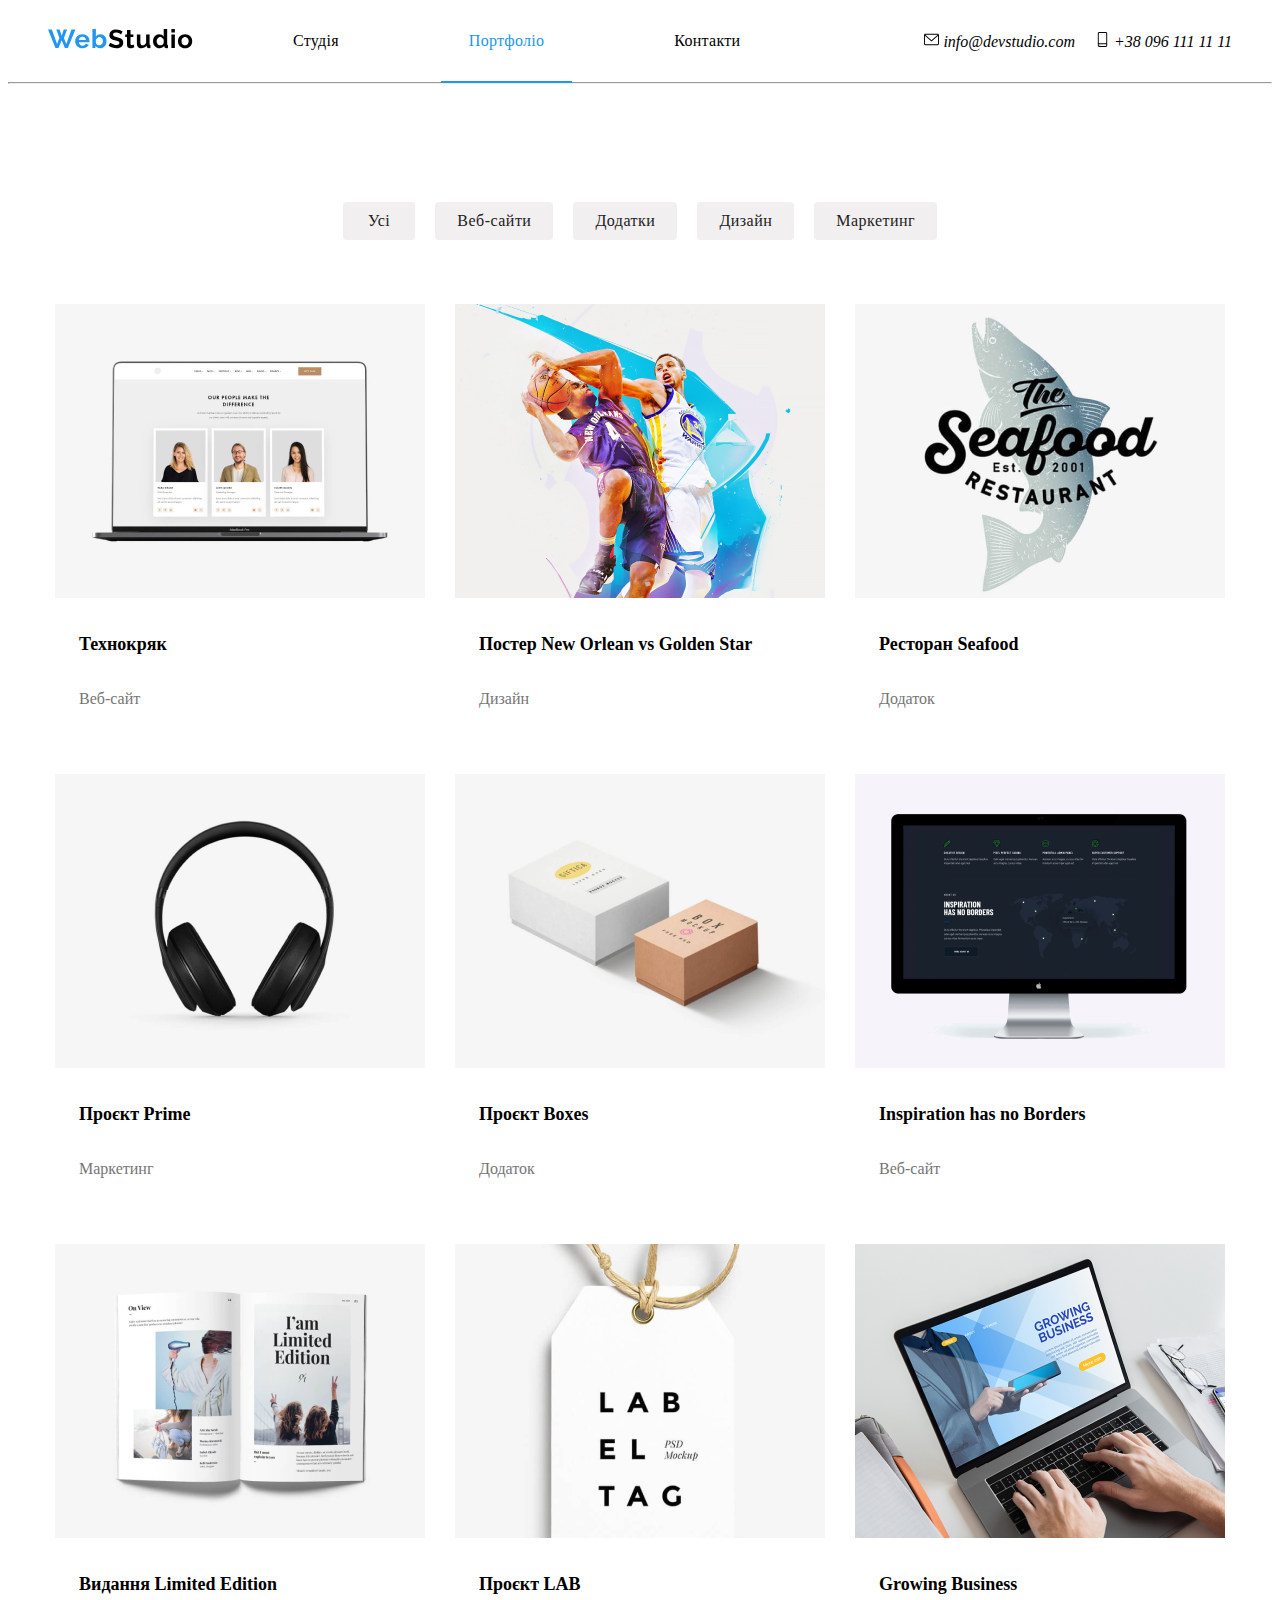
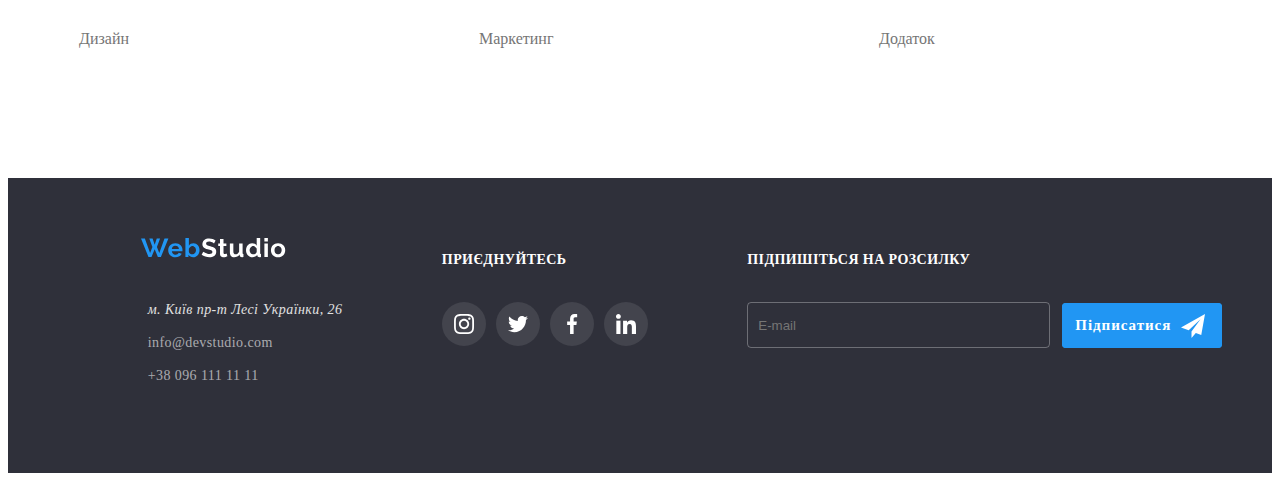
==== portfolio.html @ 0186e570 "web" ====
<!DOCTYPE html>
<html lang="en">
<head>
    <meta charset="UTF-8">
    <meta name="viewport" content="width=device-width, initial-scale=1.0">
    <link rel="stylesheet" href="./src/portfolio-pages/css/normalize.css">
    <link rel="stylesheet" href="./src/portfolio-pages/css/reset.css">
    <link rel="stylesheet" href="./src/portfolio-pages/css/styles.css">
    <title>Document</title>
</head>
<body>
    <header class="header">
        <div class="header__content container">
            <nav class="navigation">
                <a href="#" class="logo">
                    <svg class="webs" width="145" height="20" viewBox="0 0 145 20" fill="none" xmlns="http://www.w3.org/2000/svg">
                        <path d="M8.294 0.592H11.596L13.676 6.702L15.756 0.592H19.084L15.938 8.99L18.278 14.892L23.504 0.539999H27.404L19.89 19H16.874L13.676 11.252L10.478 19H7.462L0 0.539999H3.848L9.1 14.892L11.388 8.99L8.294 0.592ZM34.3793 19.26C33.2873 19.26 32.2993 19.078 31.4153 18.714C30.5313 18.3327 29.7773 17.8213 29.1533 17.18C28.5293 16.5387 28.044 15.7933 27.6973 14.944C27.368 14.0947 27.2033 13.202 27.2033 12.266C27.2033 11.2953 27.368 10.3853 27.6973 9.536C28.0266 8.66933 28.5033 7.91533 29.1273 7.274C29.7513 6.61533 30.5053 6.09533 31.3893 5.714C32.2906 5.33267 33.296 5.142 34.4053 5.142C35.5146 5.142 36.5026 5.33267 37.3693 5.714C38.2533 6.09533 38.9986 6.60667 39.6053 7.248C40.2293 7.88933 40.6973 8.63467 41.0093 9.484C41.3386 10.3333 41.5033 11.2173 41.5033 12.136C41.5033 12.3613 41.4946 12.578 41.4773 12.786C41.4773 12.994 41.46 13.1673 41.4253 13.306H30.8953C30.9473 13.8433 31.0773 14.32 31.2853 14.736C31.4933 15.152 31.762 15.5073 32.0913 15.802C32.4206 16.0967 32.7933 16.322 33.2093 16.478C33.6253 16.634 34.0586 16.712 34.5093 16.712C35.2026 16.712 35.8526 16.5473 36.4593 16.218C37.0833 15.8713 37.508 15.4207 37.7333 14.866L40.7233 15.698C40.2206 16.738 39.4146 17.596 38.3053 18.272C37.2133 18.9307 35.9046 19.26 34.3793 19.26ZM37.9153 11.044C37.8286 10.0213 37.4473 9.20667 36.7713 8.6C36.1126 7.976 35.3066 7.664 34.3533 7.664C33.8853 7.664 33.4433 7.75067 33.0273 7.924C32.6286 8.08 32.2733 8.30533 31.9613 8.6C31.6493 8.89467 31.3893 9.25 31.1813 9.666C30.9906 10.082 30.878 10.5413 30.8433 11.044H37.9153ZM52.1538 19.26C51.1138 19.26 50.1864 19.026 49.3718 18.558C48.5571 18.09 47.9158 17.4487 47.4478 16.634V19H44.4058V0.0199995H47.8898V7.768C48.3751 6.936 49.0078 6.29467 49.7878 5.844C50.5851 5.376 51.5124 5.142 52.5698 5.142C53.4538 5.142 54.2598 5.33267 54.9878 5.714C55.7158 6.09533 56.3398 6.60667 56.8598 7.248C57.3971 7.88933 57.8044 8.64333 58.0818 9.51C58.3764 10.3767 58.5238 11.2867 58.5238 12.24C58.5238 13.228 58.3591 14.1467 58.0298 14.996C57.7178 15.8453 57.2758 16.5907 56.7038 17.232C56.1318 17.856 55.4558 18.35 54.6758 18.714C53.8958 19.078 53.0551 19.26 52.1538 19.26ZM51.1918 16.296C51.7464 16.296 52.2578 16.192 52.7258 15.984C53.1938 15.7587 53.5924 15.464 53.9218 15.1C54.2511 14.736 54.5024 14.3113 54.6758 13.826C54.8664 13.3407 54.9618 12.8207 54.9618 12.266C54.9618 11.7113 54.8751 11.1827 54.7018 10.68C54.5284 10.1773 54.2771 9.73533 53.9478 9.354C53.6358 8.97267 53.2631 8.66933 52.8298 8.444C52.3964 8.21867 51.9198 8.106 51.3998 8.106C50.6198 8.106 49.9178 8.366 49.2938 8.886C48.6871 9.38867 48.2191 10.0127 47.8898 10.758V14.008C48.0111 14.3547 48.1844 14.6667 48.4098 14.944C48.6524 15.2213 48.9211 15.464 49.2158 15.672C49.5104 15.8627 49.8311 16.0187 50.1778 16.14C50.5244 16.244 50.8624 16.296 51.1918 16.296Z" fill="#2196F3"/>
                        <path d="M73.0003 5.376C72.8789 5.25467 72.6536 5.09 72.3243 4.882C72.0123 4.674 71.6223 4.47467 71.1543 4.284C70.7036 4.076 70.2096 3.90267 69.6723 3.764C69.1349 3.62533 68.5889 3.556 68.0343 3.556C67.0463 3.556 66.3096 3.738 65.8243 4.102C65.3389 4.466 65.0963 4.97733 65.0963 5.636C65.0963 6.01733 65.1829 6.338 65.3563 6.598C65.5469 6.84067 65.8156 7.05733 66.1623 7.248C66.5089 7.43867 66.9423 7.612 67.4623 7.768C67.9996 7.924 68.6149 8.08867 69.3083 8.262C70.2096 8.50467 71.0243 8.76467 71.7523 9.042C72.4976 9.31933 73.1216 9.666 73.6243 10.082C74.1443 10.498 74.5429 11.0007 74.8203 11.59C75.0976 12.162 75.2363 12.8727 75.2363 13.722C75.2363 14.71 75.0456 15.5593 74.6643 16.27C74.3003 16.9633 73.7976 17.5267 73.1563 17.96C72.5323 18.3933 71.8043 18.714 70.9723 18.922C70.1576 19.1127 69.2996 19.208 68.3983 19.208C67.0116 19.208 65.6423 19 64.2903 18.584C62.9383 18.168 61.7249 17.5787 60.6503 16.816L62.2363 13.722C62.3923 13.878 62.6696 14.086 63.0683 14.346C63.4843 14.5887 63.9696 14.84 64.5243 15.1C65.0789 15.3427 65.6943 15.5507 66.3703 15.724C67.0463 15.8973 67.7396 15.984 68.4503 15.984C70.4263 15.984 71.4143 15.3513 71.4143 14.086C71.4143 13.6873 71.3016 13.3493 71.0763 13.072C70.8509 12.7947 70.5303 12.552 70.1143 12.344C69.6983 12.136 69.1956 11.9453 68.6063 11.772C68.0169 11.5987 67.3583 11.408 66.6303 11.2C65.7463 10.9573 64.9749 10.6973 64.3163 10.42C63.6749 10.1253 63.1376 9.78733 62.7043 9.406C62.2709 9.00733 61.9416 8.55667 61.7163 8.054C61.5083 7.534 61.4043 6.91867 61.4043 6.208C61.4043 5.272 61.5776 4.44 61.9243 3.712C62.2709 2.984 62.7476 2.37733 63.3543 1.892C63.9783 1.40667 64.6976 1.04267 65.5123 0.799999C66.3269 0.539999 67.2023 0.409999 68.1383 0.409999C69.4383 0.409999 70.6343 0.617999 71.7263 1.034C72.8183 1.43267 73.7716 1.90933 74.5863 2.464L73.0003 5.376ZM86.4013 18.298C85.9333 18.506 85.3613 18.714 84.6853 18.922C84.0093 19.13 83.2986 19.234 82.5533 19.234C82.0679 19.234 81.6086 19.1733 81.1753 19.052C80.7593 18.9307 80.3866 18.74 80.0573 18.48C79.7453 18.2027 79.4939 17.856 79.3033 17.44C79.1126 17.0067 79.0173 16.4867 79.0173 15.88V8.054H77.2233V5.376H79.0173V0.956H82.5013V5.376H85.3613V8.054H82.5013V14.71C82.5013 15.1953 82.6226 15.542 82.8653 15.75C83.1253 15.9407 83.4373 16.036 83.8013 16.036C84.1653 16.036 84.5206 15.9753 84.8673 15.854C85.2139 15.7327 85.4913 15.6287 85.6993 15.542L86.4013 18.298ZM93.1558 19.26C91.7518 19.26 90.6858 18.8093 89.9578 17.908C89.2298 17.0067 88.8658 15.672 88.8658 13.904V5.376H92.3498V13.15C92.3498 15.2473 93.1038 16.296 94.6118 16.296C95.2878 16.296 95.9378 16.0967 96.5618 15.698C97.2031 15.282 97.7231 14.658 98.1218 13.826V5.376H101.606V14.996C101.606 15.36 101.666 15.62 101.788 15.776C101.926 15.932 102.143 16.0187 102.438 16.036V19C102.091 19.0693 101.796 19.1127 101.554 19.13C101.328 19.1473 101.12 19.156 100.93 19.156C100.306 19.156 99.7944 19.0173 99.3958 18.74C99.0144 18.4453 98.7891 18.0467 98.7198 17.544L98.6418 16.452C98.0351 17.388 97.2551 18.09 96.3018 18.558C95.3484 19.026 94.2998 19.26 93.1558 19.26ZM111.49 19.26C110.554 19.26 109.687 19.078 108.89 18.714C108.093 18.35 107.408 17.8473 106.836 17.206C106.264 16.5647 105.813 15.8193 105.484 14.97C105.172 14.1033 105.016 13.176 105.016 12.188C105.016 11.2 105.163 10.2813 105.458 9.432C105.77 8.58267 106.195 7.83733 106.732 7.196C107.269 6.55467 107.911 6.052 108.656 5.688C109.401 5.324 110.216 5.142 111.1 5.142C112.105 5.142 113.007 5.38467 113.804 5.87C114.619 6.35533 115.251 6.988 115.702 7.768V0.0199995H119.186V14.996C119.186 15.36 119.247 15.62 119.368 15.776C119.489 15.932 119.697 16.0187 119.992 16.036V19C119.385 19.1213 118.891 19.182 118.51 19.182C117.886 19.182 117.375 19.026 116.976 18.714C116.577 18.402 116.352 17.9947 116.3 17.492L116.222 16.634C115.719 17.5007 115.035 18.1593 114.168 18.61C113.319 19.0433 112.426 19.26 111.49 19.26ZM112.4 16.296C112.729 16.296 113.067 16.244 113.414 16.14C113.761 16.0187 114.081 15.854 114.376 15.646C114.671 15.438 114.931 15.1953 115.156 14.918C115.399 14.6407 115.581 14.3373 115.702 14.008V10.758C115.563 10.3767 115.364 10.03 115.104 9.718C114.861 9.38867 114.575 9.11133 114.246 8.886C113.934 8.64333 113.596 8.45267 113.232 8.314C112.885 8.17533 112.539 8.106 112.192 8.106C111.672 8.106 111.187 8.21867 110.736 8.444C110.303 8.66933 109.93 8.98133 109.618 9.38C109.306 9.76133 109.063 10.2033 108.89 10.706C108.717 11.2087 108.63 11.7287 108.63 12.266C108.63 12.838 108.725 13.3667 108.916 13.852C109.107 14.3373 109.367 14.762 109.696 15.126C110.025 15.49 110.415 15.776 110.866 15.984C111.334 16.192 111.845 16.296 112.4 16.296ZM123.386 19V5.376H126.87V19H123.386ZM123.386 3.478V0.0199995H126.87V3.478H123.386ZM137.085 19.26C135.975 19.26 134.979 19.0693 134.095 18.688C133.211 18.3067 132.457 17.7953 131.833 17.154C131.226 16.4953 130.758 15.7413 130.429 14.892C130.099 14.0427 129.935 13.15 129.935 12.214C129.935 11.2607 130.099 10.3593 130.429 9.51C130.758 8.66067 131.226 7.91533 131.833 7.274C132.457 6.61533 133.211 6.09533 134.095 5.714C134.979 5.33267 135.975 5.142 137.085 5.142C138.194 5.142 139.182 5.33267 140.049 5.714C140.933 6.09533 141.678 6.61533 142.285 7.274C142.909 7.91533 143.385 8.66067 143.715 9.51C144.044 10.3593 144.209 11.2607 144.209 12.214C144.209 13.15 144.044 14.0427 143.715 14.892C143.385 15.7413 142.917 16.4953 142.311 17.154C141.704 17.7953 140.959 18.3067 140.075 18.688C139.191 19.0693 138.194 19.26 137.085 19.26ZM133.523 12.214C133.523 12.8207 133.609 13.3753 133.783 13.878C133.973 14.3633 134.225 14.788 134.537 15.152C134.866 15.516 135.247 15.802 135.681 16.01C136.114 16.2007 136.582 16.296 137.085 16.296C137.587 16.296 138.055 16.2007 138.489 16.01C138.922 15.802 139.295 15.516 139.607 15.152C139.936 14.788 140.187 14.3547 140.361 13.852C140.551 13.3493 140.647 12.7947 140.647 12.188C140.647 11.5987 140.551 11.0527 140.361 10.55C140.187 10.0473 139.936 9.614 139.607 9.25C139.295 8.886 138.922 8.60867 138.489 8.418C138.055 8.21 137.587 8.106 137.085 8.106C136.582 8.106 136.114 8.21 135.681 8.418C135.247 8.626 134.866 8.912 134.537 9.276C134.225 9.64 133.973 10.0733 133.783 10.576C133.609 11.0787 133.523 11.6247 133.523 12.214Z" fill="black"/>
                    </svg>
                </a>
                <ul class="navigation__list">
                    <li class="navigation__list-item">
                        <a href="./index.html" class="navigation__list-item">Студія</a>
                    </li>
                    <li class="navigation__list-item">
                        <a href="./portfolio.html" class="navigation__list-item active">Портфоліо</a>
                    </li>
                    <li class="navigation__list-item">
                        <a href="#contacts" class="navigation__list-item">Контакти</a>
                    </li>
                </ul>
            </nav>
            <address class="address">
                <a href="mailto:info@devstudio.com" class="address__link">
                    <svg version="1.1" xmlns="http://www.w3.org/2000/svg" width="15" height="15" viewBox="0 0 1365 1024" fill="inherit">
                        <g id="icomoon-ignore"></g>
                        <path d="M1237.333 0h-1109.333c-70.571 0-128 57.429-128 128v768c0 70.571 57.429 128 128 128h1109.333c70.571 0 128-57.429 128-128v-768c0-70.571-57.429-128-128-128zM1237.333 85.333c5.803 0 11.349 1.195 16.384 3.328l-571.051 494.933-571.051-494.933c4.836-2.091 10.465-3.313 16.378-3.328h1109.339zM1237.333 938.667h-1109.333c-23.564 0-42.667-19.103-42.667-42.667v0-717.227l569.344 493.483c7.448 6.5 17.256 10.464 27.989 10.464s20.541-3.963 28.040-10.507l-0.051 0.043 569.344-493.483v717.227c0 23.564-19.103 42.667-42.667 42.667v0z"></path>
                    </svg>                                
                    info@devstudio.com
                </a>
                <a href="tel:+380961111111" class="address__link">
                    <svg version="1.1" xmlns="http://www.w3.org/2000/svg" width="15" height="15" viewBox="0 0 640 1024" fill="inherit">
                        <g id="icomoon-ignore"></g>
                        <path fill="inherit" d="M544 0h-448c-52.928 0-96 43.072-96 96v832c0 52.928 43.072 96 96 96h448c52.928 0 96-43.072 96-96v-832c0-52.928-43.072-96-96-96zM96 64h448c17.673 0 32 14.327 32 32v0 672h-512v-672c0-17.673 14.327-32 32-32v0zM544 960h-448c-17.673 0-32-14.327-32-32v0-96h512v96c0 17.673-14.327 32-32 32v0z"></path>
                        <path fill="#757575" d="M150.656 879.296c5.767 5.232 9.374 12.755 9.374 21.12s-3.607 15.888-9.35 21.099l-0.024 0.021c-5.952 5.449-13.914 8.787-22.656 8.787s-16.704-3.339-22.681-8.81l0.025 0.023c-5.767-5.232-9.374-12.755-9.374-21.12s3.607-15.888 9.35-21.099l0.024-0.021c5.952-5.449 13.914-8.787 22.656-8.787s16.704 3.339 22.681 8.81l-0.025-0.023z"></path>
                    </svg>
                    +38 096 111 11 11
                </a>
            </address>
        </div>
    </header>
    <hr>
    <main>
        <section class="page">
            <div class="page__content container">
                <div class="page__navigation">
                    <a href="#" class="page__navigation-link">
                        <p class="page__navigation-text-one">
                            Усі
                        </p>
                    </a>
                    <a href="#website" class="page__navigation-link">
                        <p class="page__navigation-text-two">
                            Веб-сайти
                        </p>
                    </a>
                    <a href="#addition" class="page__navigation-link">
                        <p class="page__navigation-text-three">
                            Додатки
                        </p>
                    </a>
                    <a href="#design" class="page__navigation-link">
                        <p class="page__navigation-text-four">
                            Дизайн
                        </p>
                    </a>
                    <a href="#marketing" class="page__navigation-link">
                        <p class="page__navigation-text-five">
                            Маркетинг
                        </p>
                    </a>
                </div>
                <div class="caption">
                    <div class="caption__block-one">
                        <div class="product" id="website">
                            <div class="product__photo">
                                <img src="./src/portfolio-pages/image/chapter-one/img.png" alt="ups" class="photo1">
                                <p class="product__photo-text">
                                    Ресурс пропонує комплексні <br>
                                    пропозиції з різним рівнем <br> 
                                    функціоналу та сервісів. Все це <br>
                                    дозволить відвідувачу отримати <br>
                                    вичерпні відомості про компанію <br>
                                    чи приватну особу.
                                </p>
                            </div>
                            <div class="product__texts">
                                <h1 class="product__title">
                                    Технокряк
                                </h1>
                                <p class="product__text">
                                    Веб-сайт
                                </p>
                            </div>
                        </div>
                        <div class="product">
                            <div class="product__photo">
                                <img src="./src/portfolio-pages/image/chapter-one/img (1).png" alt="ups" class="photo1">
                                <p class="product__photo-text">
                                    Ресурс пропонує комплексні <br>
                                    пропозиції з різним рівнем <br> 
                                    функціоналу та сервісів. Все це <br>
                                    дозволить відвідувачу отримати <br>
                                    вичерпні відомості про компанію <br>
                                    чи приватну особу.
                                </p>
                            </div>
                            <div class="product__texts">
                                <h1 class="product__title">
                                    Постер New Orlean vs Golden Star
                                </h1>
                                <p class="product__text">
                                    Дизайн
                                </p>
                            </div>
                        </div>
                        <div class="product">
                            <div class="product__photo">
                                <img src="./src/portfolio-pages/image/chapter-one/img (2).png" alt="ups" class="photo1">
                                <p class="product__photo-text">
                                    Ресурс пропонує комплексні <br>
                                    пропозиції з різним рівнем <br> 
                                    функціоналу та сервісів. Все це <br>
                                    дозволить відвідувачу отримати <br>
                                    вичерпні відомості про компанію <br>
                                    чи приватну особу.
                                </p>
                            </div>
                            <div class="product__texts">
                                <h1 class="product__title">
                                    Ресторан Seafood
                                </h1>
                                <p class="product__text">
                                    Додаток
                                </p>
                            </div>
                        </div>
                    </div>
                    <div class="caption__block-two">
                        <div class="product" id="marketing">
                            <div class="product__photo">
                                <img src="./src/portfolio-pages/image/chapter-one/img (3).png" alt="ups" class="photo1">
                                <p class="product__photo-text">
                                    Ресурс пропонує комплексні <br>
                                    пропозиції з різним рівнем <br> 
                                    функціоналу та сервісів. Все це <br>
                                    дозволить відвідувачу отримати <br>
                                    вичерпні відомості про компанію <br>
                                    чи приватну особу.
                                </p>
                            </div>
                            <div class="product__texts">
                                <h1 class="product__title">
                                    Проєкт Prime
                                </h1>
                                <p class="product__text">
                                    Маркетинг
                                </p>
                            </div>
                        </div>
                        <div class="product" id="addition">
                            <div class="product__photo">
                                <img src="./src/portfolio-pages/image/chapter-one/img (4).png" alt="ups" class="photo1">
                                <p class="product__photo-text">
                                    Ресурс пропонує комплексні <br>
                                    пропозиції з різним рівнем <br> 
                                    функціоналу та сервісів. Все це <br>
                                    дозволить відвідувачу отримати <br>
                                    вичерпні відомості про компанію <br>
                                    чи приватну особу.
                                </p>
                            </div>
                            <div class="product__texts">
                                <h1 class="product__title">
                                    Проєкт Boxes
                                </h1>
                                <p class="product__text">
                                    Додаток
                                </p>
                            </div>
                        </div>
                        <div class="product">
                            <div class="product__photo">
                                <img src="./src/portfolio-pages/image/chapter-one/img (5).png" alt="ups" class="photo1">
                                <p class="product__photo-text">
                                    Ресурс пропонує комплексні <br>
                                    пропозиції з різним рівнем <br> 
                                    функціоналу та сервісів. Все це <br>
                                    дозволить відвідувачу отримати <br>
                                    вичерпні відомості про компанію <br>
                                    чи приватну особу.
                                </p>
                            </div>
                            <div class="product__texts">
                                <h1 class="product__title">
                                    Inspiration has no Borders
                                </h1>
                                <p class="product__text">
                                    Веб-сайт
                                </p>
                            </div>
                        </div>
                    </div>
                    <div class="caption__block-three">
                        <div class="product" id="design">
                            <div class="product__photo">
                                <img src="./src/portfolio-pages/image/chapter-one/img (6).png" alt="ups" class="photo1">
                                <p class="product__photo-text">
                                    Ресурс пропонує комплексні <br>
                                    пропозиції з різним рівнем <br> 
                                    функціоналу та сервісів. Все це <br>
                                    дозволить відвідувачу отримати <br>
                                    вичерпні відомості про компанію <br>
                                    чи приватну особу.
                                </p>
                            </div>
                            <div class="product__texts">
                                <h1 class="product__title">
                                    Видання Limited Edition
                                </h1>
                                <p class="product__text">
                                    Дизайн
                                </p>
                            </div>
                        </div>
                        <div class="product">
                            <div class="product__photo">
                                <img src="./src/portfolio-pages/image/chapter-one/img (7).png" alt="ups" class="photo1">
                                <p class="product__photo-text">
                                    Ресурс пропонує комплексні <br>
                                    пропозиції з різним рівнем <br> 
                                    функціоналу та сервісів. Все це <br>
                                    дозволить відвідувачу отримати <br>
                                    вичерпні відомості про компанію <br>
                                    чи приватну особу.
                                </p>
                            </div>
                            <div class="product__texts">
                                <h1 class="product__title">
                                    Проєкт LAB
                                </h1>
                                <p class="product__text">
                                    Маркетинг
                                </p>
                            </div>
                        </div>
                        <div class="product">
                            <div class="product__photo">
                                <img src="./src/portfolio-pages/image/chapter-one/img (8).png" alt="ups" class="photo1">
                                <p class="product__photo-text">
                                    Ресурс пропонує комплексні <br>
                                    пропозиції з різним рівнем <br> 
                                    функціоналу та сервісів. Все це <br>
                                    дозволить відвідувачу отримати <br>
                                    вичерпні відомості про компанію <br>
                                    чи приватну особу.
                                </p>
                            </div>
                            <div class="product__texts">
                                <h1 class="product__title">
                                    Growing Business
                                </h1>
                                <p class="product__text">
                                    Додаток
                                </p>
                            </div>
                        </div>
                    </div>
                </div>
            </div>
        </section>
    </main>
    <footer class="footer" id="contacts">
        <div class="footer__content container">
            <div class="footer__content-one">
                <svg class="svg-footer" width="145" height="20" viewBox="0 0 145 20" fill="none" xmlns="http://www.w3.org/2000/svg">
                    <path d="M8.294 0.592H11.596L13.676 6.702L15.756 0.592H19.084L15.938 8.99L18.278 14.892L23.504 0.539999H27.404L19.89 19H16.874L13.676 11.252L10.478 19H7.462L0 0.539999H3.848L9.1 14.892L11.388 8.99L8.294 0.592ZM34.3793 19.26C33.2873 19.26 32.2993 19.078 31.4153 18.714C30.5313 18.3327 29.7773 17.8213 29.1533 17.18C28.5293 16.5387 28.044 15.7933 27.6973 14.944C27.368 14.0947 27.2033 13.202 27.2033 12.266C27.2033 11.2953 27.368 10.3853 27.6973 9.536C28.0266 8.66933 28.5033 7.91533 29.1273 7.274C29.7513 6.61533 30.5053 6.09533 31.3893 5.714C32.2906 5.33267 33.296 5.142 34.4053 5.142C35.5146 5.142 36.5026 5.33267 37.3693 5.714C38.2533 6.09533 38.9986 6.60667 39.6053 7.248C40.2293 7.88933 40.6973 8.63467 41.0093 9.484C41.3386 10.3333 41.5033 11.2173 41.5033 12.136C41.5033 12.3613 41.4946 12.578 41.4773 12.786C41.4773 12.994 41.46 13.1673 41.4253 13.306H30.8953C30.9473 13.8433 31.0773 14.32 31.2853 14.736C31.4933 15.152 31.762 15.5073 32.0913 15.802C32.4206 16.0967 32.7933 16.322 33.2093 16.478C33.6253 16.634 34.0586 16.712 34.5093 16.712C35.2026 16.712 35.8526 16.5473 36.4593 16.218C37.0833 15.8713 37.508 15.4207 37.7333 14.866L40.7233 15.698C40.2206 16.738 39.4146 17.596 38.3053 18.272C37.2133 18.9307 35.9046 19.26 34.3793 19.26ZM37.9153 11.044C37.8286 10.0213 37.4473 9.20667 36.7713 8.6C36.1126 7.976 35.3066 7.664 34.3533 7.664C33.8853 7.664 33.4433 7.75067 33.0273 7.924C32.6286 8.08 32.2733 8.30533 31.9613 8.6C31.6493 8.89467 31.3893 9.25 31.1813 9.666C30.9906 10.082 30.878 10.5413 30.8433 11.044H37.9153ZM52.1538 19.26C51.1138 19.26 50.1864 19.026 49.3718 18.558C48.5571 18.09 47.9158 17.4487 47.4478 16.634V19H44.4058V0.0199995H47.8898V7.768C48.3751 6.936 49.0078 6.29467 49.7878 5.844C50.5851 5.376 51.5124 5.142 52.5698 5.142C53.4538 5.142 54.2598 5.33267 54.9878 5.714C55.7158 6.09533 56.3398 6.60667 56.8598 7.248C57.3971 7.88933 57.8044 8.64333 58.0818 9.51C58.3764 10.3767 58.5238 11.2867 58.5238 12.24C58.5238 13.228 58.3591 14.1467 58.0298 14.996C57.7178 15.8453 57.2758 16.5907 56.7038 17.232C56.1318 17.856 55.4558 18.35 54.6758 18.714C53.8958 19.078 53.0551 19.26 52.1538 19.26ZM51.1918 16.296C51.7464 16.296 52.2578 16.192 52.7258 15.984C53.1938 15.7587 53.5924 15.464 53.9218 15.1C54.2511 14.736 54.5024 14.3113 54.6758 13.826C54.8664 13.3407 54.9618 12.8207 54.9618 12.266C54.9618 11.7113 54.8751 11.1827 54.7018 10.68C54.5284 10.1773 54.2771 9.73533 53.9478 9.354C53.6358 8.97267 53.2631 8.66933 52.8298 8.444C52.3964 8.21867 51.9198 8.106 51.3998 8.106C50.6198 8.106 49.9178 8.366 49.2938 8.886C48.6871 9.38867 48.2191 10.0127 47.8898 10.758V14.008C48.0111 14.3547 48.1844 14.6667 48.4098 14.944C48.6524 15.2213 48.9211 15.464 49.2158 15.672C49.5104 15.8627 49.8311 16.0187 50.1778 16.14C50.5244 16.244 50.8624 16.296 51.1918 16.296Z" fill="#2196F3"/>
                    <path d="M73.0003 5.376C72.8789 5.25467 72.6536 5.09 72.3243 4.882C72.0123 4.674 71.6223 4.47467 71.1543 4.284C70.7036 4.076 70.2096 3.90267 69.6723 3.764C69.1349 3.62533 68.5889 3.556 68.0343 3.556C67.0463 3.556 66.3096 3.738 65.8243 4.102C65.3389 4.466 65.0963 4.97733 65.0963 5.636C65.0963 6.01733 65.1829 6.338 65.3563 6.598C65.5469 6.84067 65.8156 7.05733 66.1623 7.248C66.5089 7.43867 66.9423 7.612 67.4623 7.768C67.9996 7.924 68.6149 8.08867 69.3083 8.262C70.2096 8.50467 71.0243 8.76467 71.7523 9.042C72.4976 9.31933 73.1216 9.666 73.6243 10.082C74.1443 10.498 74.5429 11.0007 74.8203 11.59C75.0976 12.162 75.2363 12.8727 75.2363 13.722C75.2363 14.71 75.0456 15.5593 74.6643 16.27C74.3003 16.9633 73.7976 17.5267 73.1563 17.96C72.5323 18.3933 71.8043 18.714 70.9723 18.922C70.1576 19.1127 69.2996 19.208 68.3983 19.208C67.0116 19.208 65.6423 19 64.2903 18.584C62.9383 18.168 61.7249 17.5787 60.6503 16.816L62.2363 13.722C62.3923 13.878 62.6696 14.086 63.0683 14.346C63.4843 14.5887 63.9696 14.84 64.5243 15.1C65.0789 15.3427 65.6943 15.5507 66.3703 15.724C67.0463 15.8973 67.7396 15.984 68.4503 15.984C70.4263 15.984 71.4143 15.3513 71.4143 14.086C71.4143 13.6873 71.3016 13.3493 71.0763 13.072C70.8509 12.7947 70.5303 12.552 70.1143 12.344C69.6983 12.136 69.1956 11.9453 68.6063 11.772C68.0169 11.5987 67.3583 11.408 66.6303 11.2C65.7463 10.9573 64.9749 10.6973 64.3163 10.42C63.6749 10.1253 63.1376 9.78733 62.7043 9.406C62.2709 9.00733 61.9416 8.55667 61.7163 8.054C61.5083 7.534 61.4043 6.91867 61.4043 6.208C61.4043 5.272 61.5776 4.44 61.9243 3.712C62.2709 2.984 62.7476 2.37733 63.3543 1.892C63.9783 1.40667 64.6976 1.04267 65.5123 0.799999C66.3269 0.539999 67.2023 0.409999 68.1383 0.409999C69.4383 0.409999 70.6343 0.617999 71.7263 1.034C72.8183 1.43267 73.7716 1.90933 74.5863 2.464L73.0003 5.376ZM86.4013 18.298C85.9333 18.506 85.3613 18.714 84.6853 18.922C84.0093 19.13 83.2986 19.234 82.5533 19.234C82.0679 19.234 81.6086 19.1733 81.1753 19.052C80.7593 18.9307 80.3866 18.74 80.0573 18.48C79.7453 18.2027 79.4939 17.856 79.3033 17.44C79.1126 17.0067 79.0173 16.4867 79.0173 15.88V8.054H77.2233V5.376H79.0173V0.956H82.5013V5.376H85.3613V8.054H82.5013V14.71C82.5013 15.1953 82.6226 15.542 82.8653 15.75C83.1253 15.9407 83.4373 16.036 83.8013 16.036C84.1653 16.036 84.5206 15.9753 84.8673 15.854C85.2139 15.7327 85.4913 15.6287 85.6993 15.542L86.4013 18.298ZM93.1558 19.26C91.7518 19.26 90.6858 18.8093 89.9578 17.908C89.2298 17.0067 88.8658 15.672 88.8658 13.904V5.376H92.3498V13.15C92.3498 15.2473 93.1038 16.296 94.6118 16.296C95.2878 16.296 95.9378 16.0967 96.5618 15.698C97.2031 15.282 97.7231 14.658 98.1218 13.826V5.376H101.606V14.996C101.606 15.36 101.666 15.62 101.788 15.776C101.926 15.932 102.143 16.0187 102.438 16.036V19C102.091 19.0693 101.796 19.1127 101.554 19.13C101.328 19.1473 101.12 19.156 100.93 19.156C100.306 19.156 99.7944 19.0173 99.3958 18.74C99.0144 18.4453 98.7891 18.0467 98.7198 17.544L98.6418 16.452C98.0351 17.388 97.2551 18.09 96.3018 18.558C95.3484 19.026 94.2998 19.26 93.1558 19.26ZM111.49 19.26C110.554 19.26 109.687 19.078 108.89 18.714C108.093 18.35 107.408 17.8473 106.836 17.206C106.264 16.5647 105.813 15.8193 105.484 14.97C105.172 14.1033 105.016 13.176 105.016 12.188C105.016 11.2 105.163 10.2813 105.458 9.432C105.77 8.58267 106.195 7.83733 106.732 7.196C107.269 6.55467 107.911 6.052 108.656 5.688C109.401 5.324 110.216 5.142 111.1 5.142C112.105 5.142 113.007 5.38467 113.804 5.87C114.619 6.35533 115.251 6.988 115.702 7.768V0.0199995H119.186V14.996C119.186 15.36 119.247 15.62 119.368 15.776C119.489 15.932 119.697 16.0187 119.992 16.036V19C119.385 19.1213 118.891 19.182 118.51 19.182C117.886 19.182 117.375 19.026 116.976 18.714C116.577 18.402 116.352 17.9947 116.3 17.492L116.222 16.634C115.719 17.5007 115.035 18.1593 114.168 18.61C113.319 19.0433 112.426 19.26 111.49 19.26ZM112.4 16.296C112.729 16.296 113.067 16.244 113.414 16.14C113.761 16.0187 114.081 15.854 114.376 15.646C114.671 15.438 114.931 15.1953 115.156 14.918C115.399 14.6407 115.581 14.3373 115.702 14.008V10.758C115.563 10.3767 115.364 10.03 115.104 9.718C114.861 9.38867 114.575 9.11133 114.246 8.886C113.934 8.64333 113.596 8.45267 113.232 8.314C112.885 8.17533 112.539 8.106 112.192 8.106C111.672 8.106 111.187 8.21867 110.736 8.444C110.303 8.66933 109.93 8.98133 109.618 9.38C109.306 9.76133 109.063 10.2033 108.89 10.706C108.717 11.2087 108.63 11.7287 108.63 12.266C108.63 12.838 108.725 13.3667 108.916 13.852C109.107 14.3373 109.367 14.762 109.696 15.126C110.025 15.49 110.415 15.776 110.866 15.984C111.334 16.192 111.845 16.296 112.4 16.296ZM123.386 19V5.376H126.87V19H123.386ZM123.386 3.478V0.0199995H126.87V3.478H123.386ZM137.085 19.26C135.975 19.26 134.979 19.0693 134.095 18.688C133.211 18.3067 132.457 17.7953 131.833 17.154C131.226 16.4953 130.758 15.7413 130.429 14.892C130.099 14.0427 129.935 13.15 129.935 12.214C129.935 11.2607 130.099 10.3593 130.429 9.51C130.758 8.66067 131.226 7.91533 131.833 7.274C132.457 6.61533 133.211 6.09533 134.095 5.714C134.979 5.33267 135.975 5.142 137.085 5.142C138.194 5.142 139.182 5.33267 140.049 5.714C140.933 6.09533 141.678 6.61533 142.285 7.274C142.909 7.91533 143.385 8.66067 143.715 9.51C144.044 10.3593 144.209 11.2607 144.209 12.214C144.209 13.15 144.044 14.0427 143.715 14.892C143.385 15.7413 142.917 16.4953 142.311 17.154C141.704 17.7953 140.959 18.3067 140.075 18.688C139.191 19.0693 138.194 19.26 137.085 19.26ZM133.523 12.214C133.523 12.8207 133.609 13.3753 133.783 13.878C133.973 14.3633 134.225 14.788 134.537 15.152C134.866 15.516 135.247 15.802 135.681 16.01C136.114 16.2007 136.582 16.296 137.085 16.296C137.587 16.296 138.055 16.2007 138.489 16.01C138.922 15.802 139.295 15.516 139.607 15.152C139.936 14.788 140.187 14.3547 140.361 13.852C140.551 13.3493 140.647 12.7947 140.647 12.188C140.647 11.5987 140.551 11.0527 140.361 10.55C140.187 10.0473 139.936 9.614 139.607 9.25C139.295 8.886 138.922 8.60867 138.489 8.418C138.055 8.21 137.587 8.106 137.085 8.106C136.582 8.106 136.114 8.21 135.681 8.418C135.247 8.626 134.866 8.912 134.537 9.276C134.225 9.64 133.973 10.0733 133.783 10.576C133.609 11.0787 133.523 11.6247 133.523 12.214Z" fill="white"/>
                </svg>
                <ul class="menu">
                    <li class="menu__item">
                        <a class="menu__item-link" href="https://www.google.com.ua/maps/place/бул.+Леси+Украинки,+26,+Киев,+02000/@50.4265807,30.5358109,17z/data=!3m1!4b1!4m6!3m5!1s0x40d4cf0e033ecbe9:0x57a4dffefec77da0!8m2!3d50.4265807!4d30.5383858!16s%2Fg%2F1tctq5jv?hl=ru&entry=ttu"><address>м. Київ пр-т Лесі Українки, 26</address></a>
                    </li>
                    <li class="menu__item">
                        <a href="mailto:info@devstudio.com"><address class="menu__item-address">info@devstudio.com</address></a>
                    </li>
                    <li class="menu__item">
                        <a href="tel:+380961111111"><address class="menu__item-address">+38 096 111 11 11</address></a>
                    </li>
                </ul>
            </div>
            <div class="footer__content-two">
                <p class="footer__content-two-text">
                    ПРИЄДНУЙТЕСЬ
                </p>
                <div class="icons">
                    <div class="icons__social">
                        <a href="https://www.instagram.com" class="icons__social-link">
                            <svg class="ttt" width="44" height="44" viewBox="0 0 44 44" xmlns="http://www.w3.org/2000/svg" fill="inherit">
                                <g clip-path="url(#clip0_11_3010)">
                                <path d="M31.9804 17.8801C31.9336 16.8174 31.7617 16.0868 31.5156 15.4537C31.2616 14.7818 30.8709 14.1801 30.359 13.68C29.8589 13.1721 29.2533 12.7774 28.5891 12.5274C27.9524 12.2813 27.2256 12.1094 26.163 12.0626C25.0924 12.0118 24.7525 12 22.0371 12C19.3217 12 18.9818 12.0118 17.9152 12.0586C16.8525 12.1055 16.1219 12.2775 15.489 12.5235C14.8169 12.7774 14.2153 13.1681 13.7152 13.68C13.2073 14.1801 12.8127 14.7857 12.5626 15.4499C12.3164 16.0868 12.1446 16.8134 12.0977 17.8761C12.0469 18.9467 12.0352 19.2866 12.0352 22.002C12.0352 24.7173 12.0469 25.0572 12.0938 26.1239C12.1406 27.1865 12.3126 27.9171 12.5588 28.5502C12.8127 29.2221 13.2073 29.8238 13.7152 30.3239C14.2153 30.8318 14.8209 31.2265 15.4851 31.4765C16.1219 31.7226 16.8486 31.8945 17.9114 31.9413C18.9779 31.9883 19.3179 31.9999 22.0333 31.9999C24.7487 31.9999 25.0885 31.9883 26.1552 31.9413C27.2179 31.8945 27.9484 31.7226 28.5813 31.4765C29.9254 30.9568 30.9881 29.8941 31.5078 28.5502C31.7538 27.9133 31.9258 27.1865 31.9727 26.1239C32.0195 25.0572 32.0313 24.7173 32.0313 22.002C32.0313 19.2866 32.0273 18.9467 31.9804 17.8801ZM30.1794 26.0457C30.1364 27.0225 29.9723 27.5499 29.8356 27.9015C29.4995 28.7728 28.808 29.4643 27.9367 29.8004C27.5851 29.9372 27.0538 30.1012 26.0809 30.1441C25.026 30.1911 24.7096 30.2027 22.0411 30.2027C19.3726 30.2027 19.0522 30.1911 18.0011 30.1441C17.0244 30.1012 16.4969 29.9372 16.1453 29.8004C15.7117 29.6402 15.317 29.3862 14.9967 29.0541C14.6646 28.7298 14.4106 28.3391 14.2504 27.9055C14.1137 27.5539 13.9496 27.0225 13.9067 26.0497C13.8597 24.9948 13.8481 24.6783 13.8481 22.0097C13.8481 19.3412 13.8597 19.0209 13.9067 17.9699C13.9496 16.9932 14.1137 16.4657 14.2504 16.1141C14.4106 15.6804 14.6646 15.2859 15.0007 14.9654C15.3248 14.6333 15.7155 14.3793 16.1493 14.2192C16.5009 14.0825 17.0323 13.9184 18.0051 13.8754C19.06 13.8285 19.3765 13.8168 22.0449 13.8168C24.7174 13.8168 25.0337 13.8285 26.0848 13.8754C27.0616 13.9184 27.589 14.0825 27.9407 14.2192C28.3742 14.3793 28.7689 14.6333 29.0893 14.9654C29.4213 15.2897 29.6753 15.6804 29.8356 16.1141C29.9723 16.4657 30.1364 16.997 30.1794 17.9699C30.2263 19.0248 30.238 19.3412 30.238 22.0097C30.238 24.6783 30.2263 24.9908 30.1794 26.0457Z" fill="white"/>
                                <path d="M22.0371 16.8641C19.2007 16.8641 16.8994 19.1653 16.8994 22.0019C16.8994 24.8384 19.2007 27.1396 22.0371 27.1396C24.8737 27.1396 27.1749 24.8384 27.1749 22.0019C27.1749 19.1653 24.8737 16.8641 22.0371 16.8641ZM22.0371 25.3346C20.197 25.3346 18.7044 23.8421 18.7044 22.0019C18.7044 20.1616 20.197 18.6691 22.0371 18.6691C23.8774 18.6691 25.3698 20.1616 25.3698 22.0019C25.3698 23.8421 23.8774 25.3346 22.0371 25.3346Z" fill="white"/>
                                <path d="M28.5775 16.6611C28.5775 17.3235 28.0404 17.8605 27.3779 17.8605C26.7155 17.8605 26.1785 17.3235 26.1785 16.6611C26.1785 15.9986 26.7155 15.4617 27.3779 15.4617C28.0404 15.4617 28.5775 15.9986 28.5775 16.6611Z" fill="white"/>
                                </g>
                            </svg>
                        </a>
                    </div>
                    <div class="icons__social">
                        <a href="https://twitter.com/?lang=ru" class="icons__social-link">
                            <svg version="1.1" xmlns="http://www.w3.org/2000/svg" width="44" height="44" viewBox="0 0 1024 1024">
                                <g id="icomoon-ignore">
                                </g>
                                <path d="M744.727 367.681c-17.308 7.592-35.754 12.623-54.982 15.067 19.782-11.809 34.881-30.371 41.977-52.741-18.441 10.996-38.805 18.765-60.509 23.098-17.513-18.646-42.473-30.196-69.702-30.196-52.827 0-95.36 42.88-95.36 95.448 0 7.561 0.64 14.834 2.213 21.758-79.332-3.868-149.527-41.889-196.685-99.81-8.234 14.285-13.061 30.634-13.061 48.233 0 33.047 17.017 62.341 42.384 79.302-15.332-0.291-30.371-4.741-43.113-11.753 0 0.291 0 0.668 0 1.047 0 46.371 33.075 84.887 76.451 93.759-7.768 2.125-16.233 3.142-25.018 3.142-6.109 0-12.276-0.347-18.067-1.629 12.365 37.79 47.448 65.573 89.165 66.474-32.465 25.398-73.686 40.697-118.312 40.697-7.827 0-15.332-0.347-22.838-1.308 42.268 27.259 92.365 42.822 146.385 42.822 175.593 0 271.593-145.455 271.593-271.535 0-4.219-0.144-8.29-0.349-12.335 18.939-13.44 34.851-30.224 47.825-49.541z" fill="white"></path>
                            </svg>
                        </a>
                    </div>
                    <div class="icons__social">
                        <a href="https://uk-ua.facebook.com" class="icons__social-link">
                            <svg width="44" height="44" viewBox="0 0 44 44" fill="none" xmlns="http://www.w3.org/2000/svg">
                                <g clip-path="url(#clip0_11_3000)">
                                <path d="M25.3309 15.3208H27.1567V12.1408C26.8417 12.0975 25.7584 12 24.4967 12C21.8642 12 20.0609 13.6558 20.0609 16.6992V19.5H17.1559V23.055H20.0609V32H23.6226V23.0558H26.4101L26.8526 19.5008H23.6217V17.0517C23.6226 16.0242 23.8992 15.3208 25.3309 15.3208Z" fill="white"/>
                                </g>
                            </svg>
                        </a>
                    </div>
                    <div class="icons__social">
                        <a href="https://ua.linkedin.com" class="icons__social-link">
                            <svg width="44" height="44" viewBox="0 0 44 44" fill="none" xmlns="http://www.w3.org/2000/svg">
                                <g clip-path="url(#clip0_11_2994)">
                                <path d="M31.995 32.0001V31.9993H32V24.6643C32 21.0759 31.2275 18.3118 27.0325 18.3118C25.0158 18.3118 23.6625 19.4184 23.11 20.4676H23.0517V18.6468H19.0742V31.9993H23.2158V25.3876C23.2158 23.6468 23.5458 21.9634 25.7017 21.9634C27.8258 21.9634 27.8575 23.9501 27.8575 25.4993V32.0001H31.995Z" fill="white"/>
                                <path d="M12.33 18.6475H16.4767V32H12.33V18.6475Z" fill="white"/>
                                <path d="M14.4017 12C13.0758 12 12 13.0758 12 14.4017C12 15.7275 13.0758 16.8258 14.4017 16.8258C15.7275 16.8258 16.8033 15.7275 16.8033 14.4017C16.8025 13.0758 15.7267 12 14.4017 12V12Z" fill="white"/>
                                </g>
                            </svg>
                        </a>
                    </div>
                </div>
            </div>
            <div class="footer__content-three">
                <p class="footer__content-three-text">
                    ПІДПИШІТЬСЯ НА РОЗСИЛКУ
                </p>
                <div class="newsletter">
                    <label>
                        <input type="emeil" placeholder="E-mail" class="newsletter__form" name="emeil">
                    </label>
                    <button type="submit" class="newsletter__button">
                        <p class="newsletter__button-text">Підписатися</p> 
                        <img src="./src/portfolio-pages/image/footer/icon send.svg" alt="ups" class="newsletter__button-icon">                           
                    </button>
                </div>
            </div>
        </div>
    </footer>
</body>
</html>
---- src/portfolio-pages/css/styles.css ----
a {
  text-decoration: none;
}

li {
  list-style: none;
}

.header {
  display: flex;
  justify-content: space-around;
}

.header__content {
  display: flex;
  align-items: center;
  gap: 124px;
  padding: 14px 0 14px 0;
}

.navigation__list {
  display: flex;
  justify-content: space-around;
  margin: 0 auto;
  text-indent: 50px;
  gap: 10px;
}

.navigation {
  display: flex;
  align-items: center;
}

.navigation__list-item {
  display: flex;
  justify-content: space-around;
  color: black;
  padding-right: 15px;
  margin-right: 15px;
  cursor: pointer;
  transition: color 0.3s;
  position: relative;
}
.navigation__list-item:hover {
  color: #2196F3;
  fill: #2196F3;
}

.navigation__list .navigation__list-item a {
  text-decoration: none;
  margin-right: 20px;
  padding: 10px;
  color: #000;
  transition: color 0.3s ease;
  position: relative;
  letter-spacing: 0.28px;
  line-height: normal;
  font-family: "Roboto";
  font-style: normal;
  font-weight: 500;
}
.navigation__list .navigation__list-item a::after {
  content: "";
  position: absolute;
  width: 90%;
  height: 2.5px;
  background-color: #2196F3;
  bottom: -23px;
  left: 32px;
  transform: scaleX(0);
  transform-origin: bottom right;
  transition: transform 0.3s ease;
  animation: item-bg 5s infinite;
}
.navigation__list .navigation__list-item a:hover, .navigation__list .navigation__list-item a.active {
  color: #2196F3;
  animation: itemText-color 5s infinite;
}
.navigation__list .navigation__list-item a:hover::after, .navigation__list .navigation__list-item a.active::after {
  transform: scaleX(1);
  transform-origin: bottom left;
}

@keyframes item-bg {
  0% {
    background-color: #2196F3;
  }
  45% {
    background-color: #5621f3;
  }
  95% {
    background-color: #21b4f3;
  }
}
@keyframes itemText-color {
  0% {
    color: #2196F3;
  }
  45% {
    color: #5621f3;
  }
  95% {
    color: #21b4f3;
  }
}
.address {
  display: flex;
  align-items: center;
  gap: 20px;
}

.address__link {
  text-decoration: none;
  color: black;
  fill: #000;
  transition: color 0.3s, transform 0.3s linear;
}
.address__link:hover {
  transform: translateY(-10px);
  color: #2196F3;
  fill: #2196F3;
}

.page__navigation {
  display: flex;
  align-items: center;
  justify-content: center;
  gap: 20px;
  padding-top: 94px;
  padding-bottom: 48px;
}

.page__navigation-text-one {
  border-radius: 4px;
  background-color: rgb(241, 239, 239);
  padding: 6px 25px;
  color: #212121;
  text-align: center;
  font-family: "Roboto";
  font-size: 16px;
  font-style: normal;
  font-weight: 500;
  line-height: 26px;
  letter-spacing: 0.48px;
  transition: color 0.3s linear, bg-color 0.3s linear, transform 0.3s linear, box-shadow 0.3s linear;
}
.page__navigation-text-one:hover {
  background-color: #2196F3;
  box-shadow: 0px 2px 2px 0px rgba(0, 0, 0, 0.12), 0px 1px 2px 0px rgba(0, 0, 0, 0.08), 0px 3px 1px 0px rgba(0, 0, 0, 0.1);
  color: #FFF;
  transform: scale(1.2);
  animation: bg-color 5s infinite linear;
}

.page__navigation-text-two {
  color: #212121;
  text-align: center;
  font-family: "Roboto";
  font-size: 16px;
  font-style: normal;
  font-weight: 500;
  line-height: 26px;
  letter-spacing: 0.48px;
  border-radius: 4px;
  background-color: rgb(241, 239, 239);
  padding: 6px 22px;
  transition: color 0.3s linear, bg-color 0.3s linear, transform 0.3s linear, box-shadow 0.3s linear;
}
.page__navigation-text-two:hover {
  background-color: #2196F3;
  box-shadow: 0px 2px 2px 0px rgba(0, 0, 0, 0.12), 0px 1px 2px 0px rgba(0, 0, 0, 0.08), 0px 3px 1px 0px rgba(0, 0, 0, 0.1);
  color: #FFF;
  transform: scale(1.2);
  animation: bg-color 5s infinite linear;
}

.page__navigation-text-three {
  color: #212121;
  text-align: center;
  font-family: "Roboto";
  font-size: 16px;
  font-style: normal;
  font-weight: 500;
  line-height: 26px;
  letter-spacing: 0.48px;
  border-radius: 4px;
  background-color: rgb(241, 239, 239);
  padding: 6px 22px;
  transition: color 0.3s linear, bg-color 0.3s linear, transform 0.3s linear, box-shadow 0.3s linear;
}
.page__navigation-text-three:hover {
  background-color: #2196F3;
  box-shadow: 0px 2px 2px 0px rgba(0, 0, 0, 0.12), 0px 1px 2px 0px rgba(0, 0, 0, 0.08), 0px 3px 1px 0px rgba(0, 0, 0, 0.1);
  color: #FFF;
  transform: scale(1.2);
  animation: bg-color 5s infinite linear;
}

.page__navigation-text-four {
  color: #212121;
  text-align: center;
  font-family: "Roboto";
  font-size: 16px;
  font-style: normal;
  font-weight: 500;
  line-height: 26px;
  letter-spacing: 0.48px;
  border-radius: 4px;
  background-color: rgb(241, 239, 239);
  padding: 6px 22px;
  transition: color 0.3s linear, bg-color 0.3s linear, transform 0.3s linear, box-shadow 0.3s linear;
}
.page__navigation-text-four:hover {
  background-color: #2196F3;
  box-shadow: 0px 2px 2px 0px rgba(0, 0, 0, 0.12), 0px 1px 2px 0px rgba(0, 0, 0, 0.08), 0px 3px 1px 0px rgba(0, 0, 0, 0.1);
  color: #FFF;
  transform: scale(1.2);
  animation: bg-color 5s infinite linear;
}

.page__navigation-text-five {
  color: #212121;
  text-align: center;
  font-family: "Roboto";
  font-size: 16px;
  font-style: normal;
  font-weight: 500;
  line-height: 26px;
  letter-spacing: 0.48px;
  border-radius: 4px;
  background-color: rgb(241, 239, 239);
  padding: 6px 22px;
  transition: color 0.3s linear, bg-color 0.3s linear, transform 0.3s linear, box-shadow 0.3s linear;
}
.page__navigation-text-five:hover {
  background-color: #2196F3;
  box-shadow: 0px 2px 2px 0px rgba(0, 0, 0, 0.12), 0px 1px 2px 0px rgba(0, 0, 0, 0.08), 0px 3px 1px 0px rgba(0, 0, 0, 0.1);
  color: #FFF;
  transform: scale(1.2);
  animation: bg-color 5s infinite linear;
}

@keyframes bg-color {
  0% {
    background-color: #2196F3;
  }
  45% {
    background-color: #8a16f7;
  }
  95% {
    background-color: #2156f3;
  }
}
.product__photo {
  position: relative;
  overflow: hidden;
}

.photo1 {
  transition: filter 0.5s ease;
}

.product__photo-text {
  position: absolute;
  left: 50%;
  transform: translateX(-50%);
  font-size: 20px;
  font-weight: 400;
  color: #fff;
  background-color: rgba(33, 150, 243, 0.9);
  padding: 63px;
  opacity: 0;
  width: 322px;
  font-style: normal;
  line-height: 28px;
  letter-spacing: 0.54px;
  font-family: "Roboto";
  padding-top: 114px;
  transition: opacity 0.5s ease, transform 0.5s ease;
}

.product__photo:hover .photo1 {
  filter: brightness(70%);
}

.product__photo:hover .product__photo-text {
  opacity: 1;
  transform: translateX(-50%) translateY(-100%);
}

.caption__block-two, .caption__block-one {
  display: flex;
  justify-content: center;
  -moz-column-gap: 30px;
       column-gap: 30px;
  margin-bottom: 30px;
}

.caption__block-three {
  display: flex;
  justify-content: center;
  -moz-column-gap: 30px;
       column-gap: 30px;
}

.product {
  cursor: pointer;
  transition: background-color 0.3s, transform 0.3s linear;
  background: #FFF;
}
.product:hover {
  box-shadow: 0 0 10px 5px;
  transform: scale(1.1) translateY(-10px);
  border: 1px solid #EEE;
  box-shadow: 1px 4px 6px 0px rgba(0, 0, 0, 0.16), 0px 4px 4px 0px rgba(0, 0, 0, 0.06), 0px 1px 1px 0px rgba(0, 0, 0, 0.12);
}

.product__title {
  font-size: 18px;
}

.product__text {
  font-size: 16px;
  color: #757575;
  padding-top: 19px;
  padding-bottom: 20px;
}

.product__texts {
  padding-left: 24px;
  padding-top: 20px;
}

.footer {
  display: block;
  background-color: #2F303A;
  padding-left: 50px;
  margin-top: 94px;
  padding-top: 60px;
  padding-bottom: 60px;
}

.footer__content {
  display: flex;
  justify-content: space-around;
}

.svg-footer {
  padding-left: 33px;
  padding-bottom: 20px;
}

.menu__item {
  padding-bottom: 9px;
  transition: transform 0.3s linear;
}
.menu__item:hover {
  transform: translateX(10px);
}

.menu__item-link {
  color: #e1e1e1;
  font-family: "Roboto";
  font-size: 14px;
  font-style: normal;
  font-weight: 400;
  line-height: 24px;
  letter-spacing: 0.42px;
  transition: color 0.3s linear;
}
.menu__item-link:hover {
  color: #2196F3;
}

.menu__item-address {
  color: rgba(255, 255, 255, 0.6);
  font-family: "Roboto";
  font-size: 14px;
  font-style: normal;
  font-weight: 400;
  line-height: 24px;
  letter-spacing: 0.42px;
  transition: color 0.3s linear;
}
.menu__item-address:hover {
  color: #2196F3;
}

.footer__content-two-text {
  color: #FFF;
  font-family: "Roboto";
  font-size: 14px;
  font-style: normal;
  font-weight: 700;
  line-height: normal;
  letter-spacing: 0.42px;
  text-transform: uppercase;
  padding-bottom: 20px;
}

.icons {
  display: flex;
  align-items: center;
  gap: 10px;
}

.icons__social {
  width: 44px;
  height: 44px;
  background-color: #43444d;
  border-radius: 50%;
  fill: white;
  transition: transform 0.3s linear;
}
.icons__social:hover {
  background-color: #087df9;
  transform: translateY(15px) scale(1.2) rotate(360deg);
  animation: bg-colorText 7s infinite;
}

@keyframes bg-colorText {
  0% {
    background-color: #087df9;
  }
  45% {
    background-color: #7408f9;
  }
  95% {
    background-color: #0854f9;
  }
}
.footer__content-three-text {
  color: #FFF;
  font-family: "Roboto";
  font-size: 14px;
  font-style: normal;
  font-weight: 700;
  line-height: normal;
  letter-spacing: 0.42px;
  text-transform: uppercase;
  padding-bottom: 20px;
}

.newsletter {
  display: flex;
  align-items: center;
  gap: 12px;
}

.newsletter__form {
  width: 289px;
  height: 42px;
  background-color: transparent;
  border: 1px solid rgba(255, 255, 255, 0.3);
  border-radius: 4px;
  padding-left: 10px;
  outline: none;
  transition: transform 0.3s linear;
}
.newsletter__form:hover {
  transform: translateY(-5px);
}

.newsletter__button {
  display: flex;
  align-items: center;
  width: 160px;
  height: 45px;
  border-radius: 4px;
  border: none;
  background-color: #2196F3;
  cursor: pointer;
  transition: transform 0.3s linear;
  outline: none;
  position: relative;
  z-index: 0;
}
.newsletter__button:hover {
  transform: scale(1.1);
}
.newsletter__button::before {
  content: "";
  background: linear-gradient(45deg, #ff0000, #ff7300, #fffb00, #48ff00, #00ffd5, #002bff, #7a00ff, #ff00c8, #ff0000);
  position: absolute;
  top: -2px;
  left: -2px;
  background-size: 400%;
  z-index: -1;
  filter: blur(5px);
  width: calc(100% + 4px);
  height: calc(100% + 4px);
  animation: glowing 20s linear infinite;
  opacity: 0;
  transition: opacity 0.3s ease-in-out;
  border-radius: 4px;
}
.newsletter__button:active {
  color: #000;
}
.newsletter__button:active::after {
  background-color: transparent;
}
.newsletter__button:hover::before {
  opacity: 1;
}
.newsletter__button::after {
  z-index: -1;
  content: "";
  position: absolute;
  width: 100%;
  height: 100%;
  background-color: #2196F3;
  left: 0;
  top: 0;
  border-radius: 4px;
  transition: background-color 0.3s ease;
}
.newsletter__button:hover::after {
  background-color: #000;
}

@keyframes glowing {
  0% {
    background-position: 0 0;
  }
  50% {
    background-position: 400% 0;
  }
  100% {
    background-position: 0 0;
  }
}
.newsletter__button-text {
  color: #FFF;
  text-align: center;
  font-family: "Roboto";
  font-size: 15px;
  font-style: normal;
  font-weight: 700;
  line-height: 30px;
  letter-spacing: 0.96px;
  padding-left: 7px;
}

.newsletter__button-icon {
  padding-left: 10px;
  padding-top: 2px;
  cursor: pointer;
}
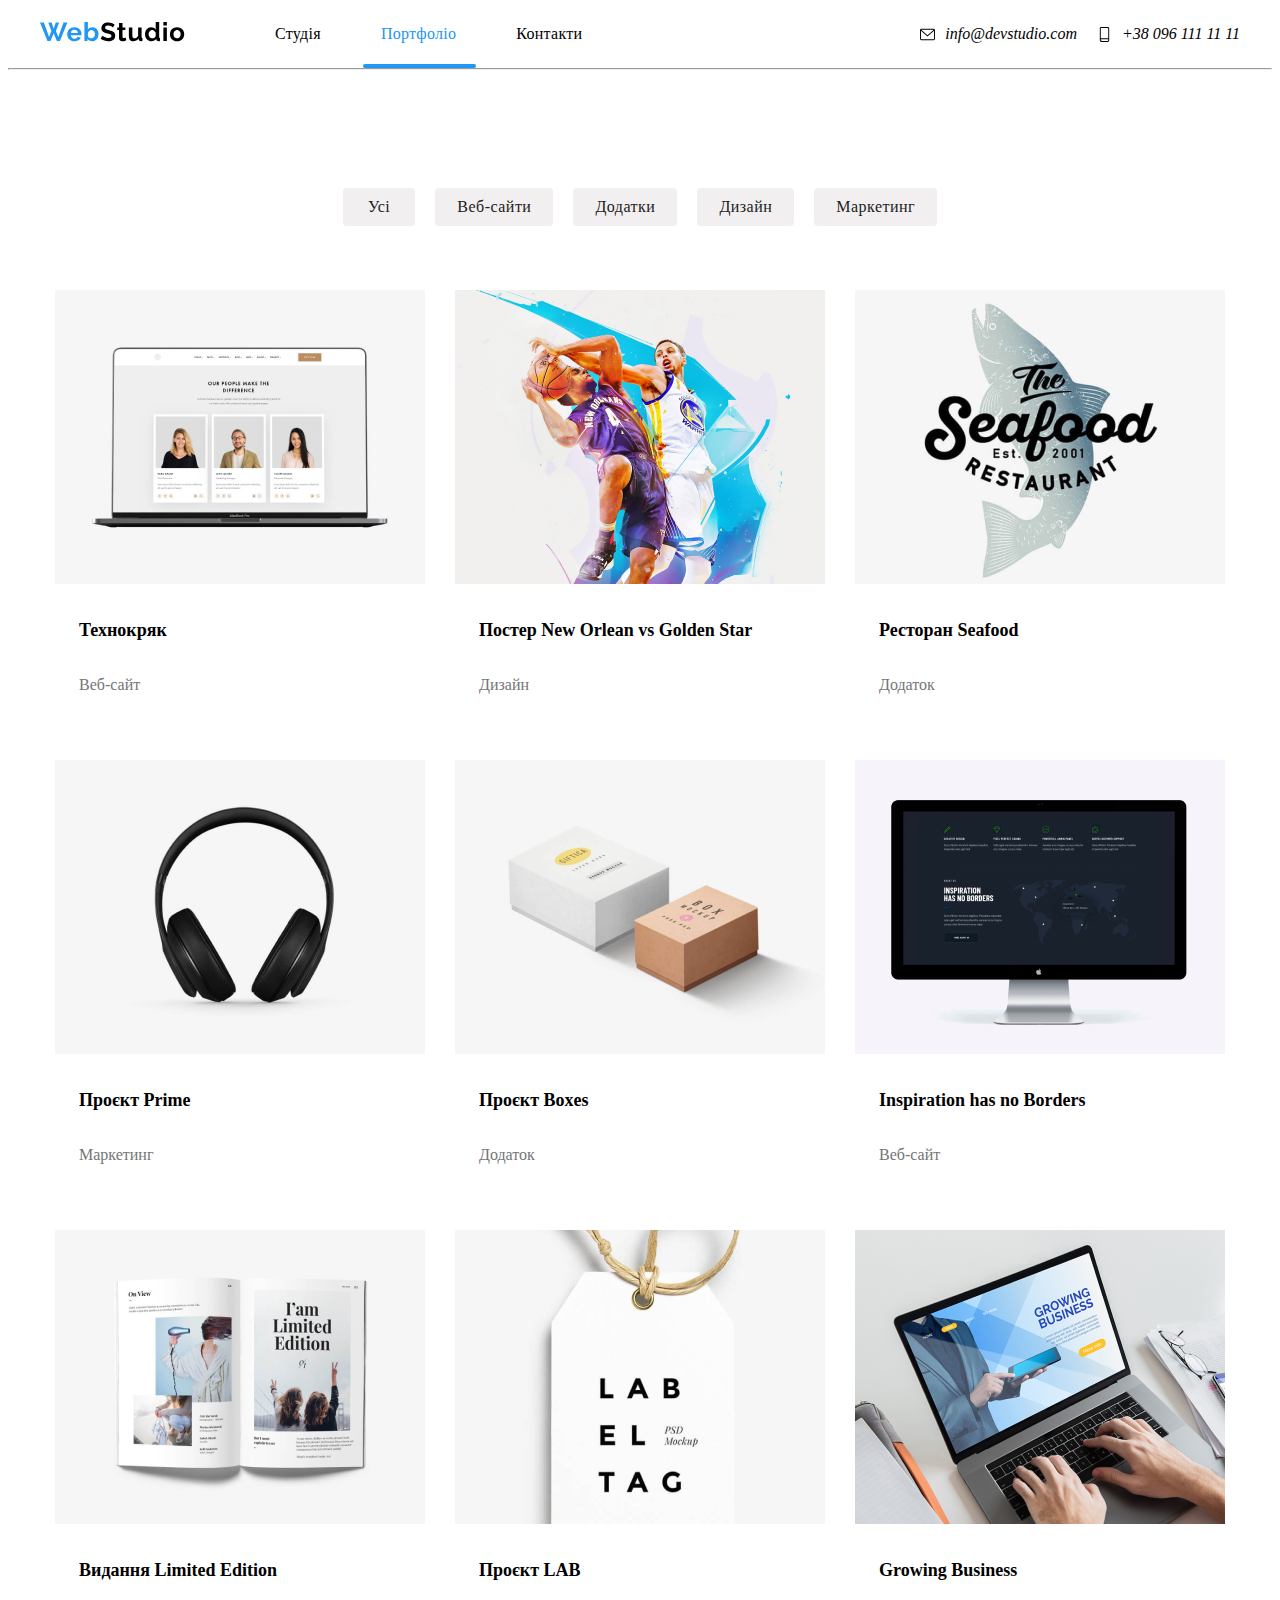
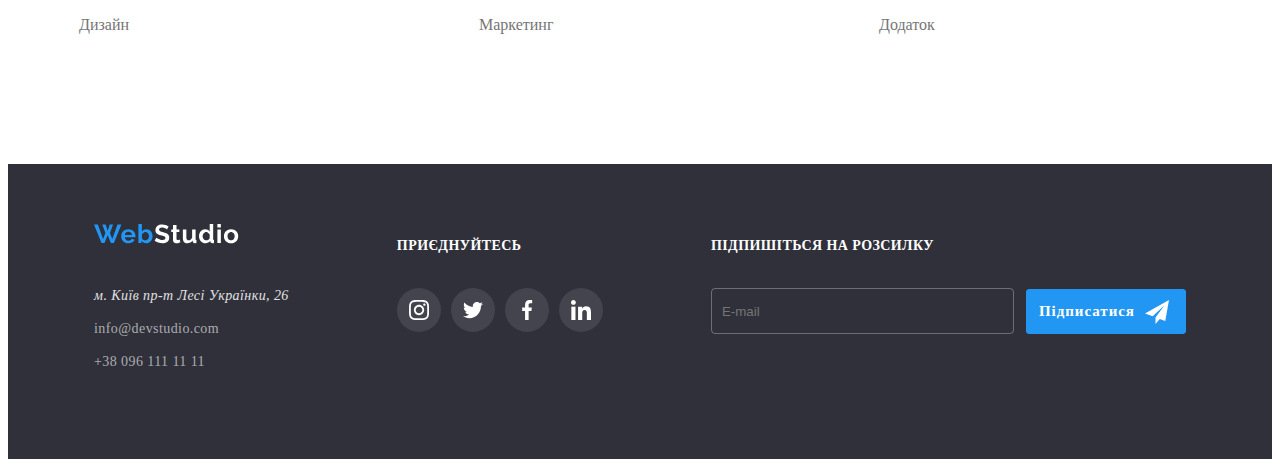
==== commit 6b71a35a: "mobile1" ====
--- a/portfolio.html
+++ b/portfolio.html
@@ -10,7 +10,7 @@
 </head>
 <body>
     <header class="header">
-        <div class="header__content container">
+        <div class="container header__content">
             <nav class="navigation">
                 <a href="#" class="logo">
                     <svg class="webs" width="145" height="20" viewBox="0 0 145 20" fill="none" xmlns="http://www.w3.org/2000/svg">
@@ -20,13 +20,13 @@
                 </a>
                 <ul class="navigation__list">
                     <li class="navigation__list-item">
-                        <a href="./index.html" class="navigation__list-item">Студія</a>
+                        <a href="./index.html" class="navigation__list-link">Студія</a>
                     </li>
                     <li class="navigation__list-item">
-                        <a href="./portfolio.html" class="navigation__list-item active">Портфоліо</a>
+                        <a href="./portfolio.html" class="navigation__list-link active">Портфоліо</a>
                     </li>
                     <li class="navigation__list-item">
-                        <a href="#contacts" class="navigation__list-item">Контакти</a>
+                        <a href="#contacts" class="navigation__list-link">Контакти</a>
                     </li>
                 </ul>
             </nav>
@@ -52,7 +52,7 @@
     <hr>
     <main>
         <section class="page">
-            <div class="page__content container">
+            <div class="container page__content">
                 <div class="page__navigation">
                     <a href="#" class="page__navigation-link">
                         <p class="page__navigation-text-one">
@@ -281,7 +281,7 @@
         </section>
     </main>
     <footer class="footer" id="contacts">
-        <div class="footer__content container">
+        <div class="container footer__content">
             <div class="footer__content-one">
                 <svg class="svg-footer" width="145" height="20" viewBox="0 0 145 20" fill="none" xmlns="http://www.w3.org/2000/svg">
                     <path d="M8.294 0.592H11.596L13.676 6.702L15.756 0.592H19.084L15.938 8.99L18.278 14.892L23.504 0.539999H27.404L19.89 19H16.874L13.676 11.252L10.478 19H7.462L0 0.539999H3.848L9.1 14.892L11.388 8.99L8.294 0.592ZM34.3793 19.26C33.2873 19.26 32.2993 19.078 31.4153 18.714C30.5313 18.3327 29.7773 17.8213 29.1533 17.18C28.5293 16.5387 28.044 15.7933 27.6973 14.944C27.368 14.0947 27.2033 13.202 27.2033 12.266C27.2033 11.2953 27.368 10.3853 27.6973 9.536C28.0266 8.66933 28.5033 7.91533 29.1273 7.274C29.7513 6.61533 30.5053 6.09533 31.3893 5.714C32.2906 5.33267 33.296 5.142 34.4053 5.142C35.5146 5.142 36.5026 5.33267 37.3693 5.714C38.2533 6.09533 38.9986 6.60667 39.6053 7.248C40.2293 7.88933 40.6973 8.63467 41.0093 9.484C41.3386 10.3333 41.5033 11.2173 41.5033 12.136C41.5033 12.3613 41.4946 12.578 41.4773 12.786C41.4773 12.994 41.46 13.1673 41.4253 13.306H30.8953C30.9473 13.8433 31.0773 14.32 31.2853 14.736C31.4933 15.152 31.762 15.5073 32.0913 15.802C32.4206 16.0967 32.7933 16.322 33.2093 16.478C33.6253 16.634 34.0586 16.712 34.5093 16.712C35.2026 16.712 35.8526 16.5473 36.4593 16.218C37.0833 15.8713 37.508 15.4207 37.7333 14.866L40.7233 15.698C40.2206 16.738 39.4146 17.596 38.3053 18.272C37.2133 18.9307 35.9046 19.26 34.3793 19.26ZM37.9153 11.044C37.8286 10.0213 37.4473 9.20667 36.7713 8.6C36.1126 7.976 35.3066 7.664 34.3533 7.664C33.8853 7.664 33.4433 7.75067 33.0273 7.924C32.6286 8.08 32.2733 8.30533 31.9613 8.6C31.6493 8.89467 31.3893 9.25 31.1813 9.666C30.9906 10.082 30.878 10.5413 30.8433 11.044H37.9153ZM52.1538 19.26C51.1138 19.26 50.1864 19.026 49.3718 18.558C48.5571 18.09 47.9158 17.4487 47.4478 16.634V19H44.4058V0.0199995H47.8898V7.768C48.3751 6.936 49.0078 6.29467 49.7878 5.844C50.5851 5.376 51.5124 5.142 52.5698 5.142C53.4538 5.142 54.2598 5.33267 54.9878 5.714C55.7158 6.09533 56.3398 6.60667 56.8598 7.248C57.3971 7.88933 57.8044 8.64333 58.0818 9.51C58.3764 10.3767 58.5238 11.2867 58.5238 12.24C58.5238 13.228 58.3591 14.1467 58.0298 14.996C57.7178 15.8453 57.2758 16.5907 56.7038 17.232C56.1318 17.856 55.4558 18.35 54.6758 18.714C53.8958 19.078 53.0551 19.26 52.1538 19.26ZM51.1918 16.296C51.7464 16.296 52.2578 16.192 52.7258 15.984C53.1938 15.7587 53.5924 15.464 53.9218 15.1C54.2511 14.736 54.5024 14.3113 54.6758 13.826C54.8664 13.3407 54.9618 12.8207 54.9618 12.266C54.9618 11.7113 54.8751 11.1827 54.7018 10.68C54.5284 10.1773 54.2771 9.73533 53.9478 9.354C53.6358 8.97267 53.2631 8.66933 52.8298 8.444C52.3964 8.21867 51.9198 8.106 51.3998 8.106C50.6198 8.106 49.9178 8.366 49.2938 8.886C48.6871 9.38867 48.2191 10.0127 47.8898 10.758V14.008C48.0111 14.3547 48.1844 14.6667 48.4098 14.944C48.6524 15.2213 48.9211 15.464 49.2158 15.672C49.5104 15.8627 49.8311 16.0187 50.1778 16.14C50.5244 16.244 50.8624 16.296 51.1918 16.296Z" fill="#2196F3"/>
@@ -351,13 +351,17 @@
                     ПІДПИШІТЬСЯ НА РОЗСИЛКУ
                 </p>
                 <div class="newsletter">
-                    <label>
-                        <input type="emeil" placeholder="E-mail" class="newsletter__form" name="emeil">
-                    </label>
-                    <button type="submit" class="newsletter__button">
-                        <p class="newsletter__button-text">Підписатися</p> 
-                        <img src="./src/portfolio-pages/image/footer/icon send.svg" alt="ups" class="newsletter__button-icon">                           
-                    </button>
+                    <div class="newsletter__email">
+                        <label>
+                            <input type="email" placeholder="E-mail" class="newsletter__form" name="emeil">
+                        </label>
+                    </div>
+                    <div class="newsletter__button-content">
+                        <button type="submit" class="newsletter__button">
+                            <p class="newsletter__button-text">Підписатися</p> 
+                            <img src="./src/portfolio-pages/image/footer/icon send.svg" alt="ups" class="newsletter__button-icon">                           
+                        </button>
+                    </div>
                 </div>
             </div>
         </div>
--- a/src/portfolio-pages/css/styles.css
+++ b/src/portfolio-pages/css/styles.css
@@ -11,11 +11,17 @@
   justify-content: space-around;
 }
 
+.container {
+  width: 1200px;
+  margin: 0 auto;
+}
+
 .header__content {
   display: flex;
   align-items: center;
   gap: 124px;
   padding: 14px 0 14px 0;
+  justify-content: space-between;
 }
 
 .navigation__list {
@@ -35,8 +41,6 @@
   display: flex;
   justify-content: space-around;
   color: black;
-  padding-right: 15px;
-  margin-right: 15px;
   cursor: pointer;
   transition: color 0.3s;
   position: relative;
@@ -46,10 +50,8 @@
   fill: #2196F3;
 }
 
-.navigation__list .navigation__list-item a {
+.navigation__list .navigation__list-item .navigation__list-link {
   text-decoration: none;
-  margin-right: 20px;
-  padding: 10px;
   color: #000;
   transition: color 0.3s ease;
   position: relative;
@@ -59,50 +61,27 @@
   font-style: normal;
   font-weight: 500;
 }
-.navigation__list .navigation__list-item a::after {
+.navigation__list .navigation__list-item .navigation__list-link::after {
   content: "";
   position: absolute;
   width: 90%;
-  height: 2.5px;
-  background-color: #2196F3;
-  bottom: -23px;
+  height: 3.6px;
+  background-color: #2196F3;
+  bottom: -25px;
   left: 32px;
   transform: scaleX(0);
+  border-radius: 5px;
   transform-origin: bottom right;
   transition: transform 0.3s ease;
-  animation: item-bg 5s infinite;
-}
-.navigation__list .navigation__list-item a:hover, .navigation__list .navigation__list-item a.active {
+}
+.navigation__list .navigation__list-item .navigation__list-link:hover, .navigation__list .navigation__list-item .navigation__list-link.active {
   color: #2196F3;
-  animation: itemText-color 5s infinite;
-}
-.navigation__list .navigation__list-item a:hover::after, .navigation__list .navigation__list-item a.active::after {
+}
+.navigation__list .navigation__list-item .navigation__list-link:hover::after, .navigation__list .navigation__list-item .navigation__list-link.active::after {
   transform: scaleX(1);
   transform-origin: bottom left;
 }
 
-@keyframes item-bg {
-  0% {
-    background-color: #2196F3;
-  }
-  45% {
-    background-color: #5621f3;
-  }
-  95% {
-    background-color: #21b4f3;
-  }
-}
-@keyframes itemText-color {
-  0% {
-    color: #2196F3;
-  }
-  45% {
-    color: #5621f3;
-  }
-  95% {
-    color: #21b4f3;
-  }
-}
 .address {
   display: flex;
   align-items: center;
@@ -113,17 +92,33 @@
   text-decoration: none;
   color: black;
   fill: #000;
-  transition: color 0.3s, transform 0.3s linear;
+  display: flex;
+  align-items: center;
+  gap: 10px;
+  transition: color 0.3s;
 }
 .address__link:hover {
-  transform: translateY(-10px);
   color: #2196F3;
   fill: #2196F3;
 }
 
+@media (max-width: 768px) {
+  .container {
+    width: 768px;
+    margin: 0 auto;
+    padding: 0 15px;
+  }
+  .header__content {
+    gap: 40px;
+  }
+  .address {
+    flex-wrap: wrap;
+    gap: 9px;
+  }
+}
 .page__navigation {
-  display: flex;
-  align-items: center;
+  align-items: center;
+  display: flex;
   justify-content: center;
   gap: 20px;
   padding-top: 94px;
@@ -142,13 +137,13 @@
   font-weight: 500;
   line-height: 26px;
   letter-spacing: 0.48px;
-  transition: color 0.3s linear, bg-color 0.3s linear, transform 0.3s linear, box-shadow 0.3s linear;
+  transition: color 0.1s linear, bg-color 0.3s linear, transform 0.3s linear, box-shadow 0.3s linear;
 }
 .page__navigation-text-one:hover {
   background-color: #2196F3;
   box-shadow: 0px 2px 2px 0px rgba(0, 0, 0, 0.12), 0px 1px 2px 0px rgba(0, 0, 0, 0.08), 0px 3px 1px 0px rgba(0, 0, 0, 0.1);
   color: #FFF;
-  transform: scale(1.2);
+  transform: scale(1.3);
   animation: bg-color 5s infinite linear;
 }
 
@@ -170,7 +165,7 @@
   background-color: #2196F3;
   box-shadow: 0px 2px 2px 0px rgba(0, 0, 0, 0.12), 0px 1px 2px 0px rgba(0, 0, 0, 0.08), 0px 3px 1px 0px rgba(0, 0, 0, 0.1);
   color: #FFF;
-  transform: scale(1.2);
+  transform: scale(1.3);
   animation: bg-color 5s infinite linear;
 }
 
@@ -192,7 +187,7 @@
   background-color: #2196F3;
   box-shadow: 0px 2px 2px 0px rgba(0, 0, 0, 0.12), 0px 1px 2px 0px rgba(0, 0, 0, 0.08), 0px 3px 1px 0px rgba(0, 0, 0, 0.1);
   color: #FFF;
-  transform: scale(1.2);
+  transform: scale(1.3);
   animation: bg-color 5s infinite linear;
 }
 
@@ -214,7 +209,7 @@
   background-color: #2196F3;
   box-shadow: 0px 2px 2px 0px rgba(0, 0, 0, 0.12), 0px 1px 2px 0px rgba(0, 0, 0, 0.08), 0px 3px 1px 0px rgba(0, 0, 0, 0.1);
   color: #FFF;
-  transform: scale(1.2);
+  transform: scale(1.3);
   animation: bg-color 5s infinite linear;
 }
 
@@ -236,7 +231,7 @@
   background-color: #2196F3;
   box-shadow: 0px 2px 2px 0px rgba(0, 0, 0, 0.12), 0px 1px 2px 0px rgba(0, 0, 0, 0.08), 0px 3px 1px 0px rgba(0, 0, 0, 0.1);
   color: #FFF;
-  transform: scale(1.2);
+  transform: scale(1.3);
   animation: bg-color 5s infinite linear;
 }
 
@@ -310,7 +305,7 @@
 }
 .product:hover {
   box-shadow: 0 0 10px 5px;
-  transform: scale(1.1) translateY(-10px);
+  transform: scale(0.9) translateY(-10px);
   border: 1px solid #EEE;
   box-shadow: 1px 4px 6px 0px rgba(0, 0, 0, 0.16), 0px 4px 4px 0px rgba(0, 0, 0, 0.06), 0px 1px 1px 0px rgba(0, 0, 0, 0.12);
 }
@@ -331,10 +326,30 @@
   padding-top: 20px;
 }
 
+@media (max-width: 768px) {
+  .container {
+    width: 768px;
+    margin: 0 auto;
+    padding: 0 15px;
+  }
+  .caption__block-one {
+    flex-wrap: wrap;
+  }
+  .caption__block-two {
+    flex-wrap: wrap;
+  }
+  .caption__block-three {
+    flex-wrap: wrap;
+  }
+  .photo1 {
+    width: 354px;
+    height: 294px;
+  }
+}
 .footer {
   display: block;
   background-color: #2F303A;
-  padding-left: 50px;
+  width: 100%;
   margin-top: 94px;
   padding-top: 60px;
   padding-bottom: 60px;
@@ -346,8 +361,11 @@
 }
 
 .svg-footer {
-  padding-left: 33px;
   padding-bottom: 20px;
+}
+
+.menu {
+  padding: 0;
 }
 
 .menu__item {
@@ -546,4 +564,31 @@
   padding-left: 10px;
   padding-top: 2px;
   cursor: pointer;
+}
+
+@media (max-width: 768px) {
+  .container {
+    width: 768px;
+    margin: 0 auto;
+    padding: 0 15px;
+  }
+  .footer__content {
+    flex-wrap: wrap;
+  }
+  .footer__content-three-text {
+    text-align: center;
+  }
+  .newsletter {
+    flex-direction: column;
+    align-items: center;
+    display: flex;
+  }
+  .newsletter__form {
+    width: 450px;
+    height: 42px;
+    margin-bottom: 10px;
+  }
+  .footer__content-one {
+    text-align: center;
+  }
 }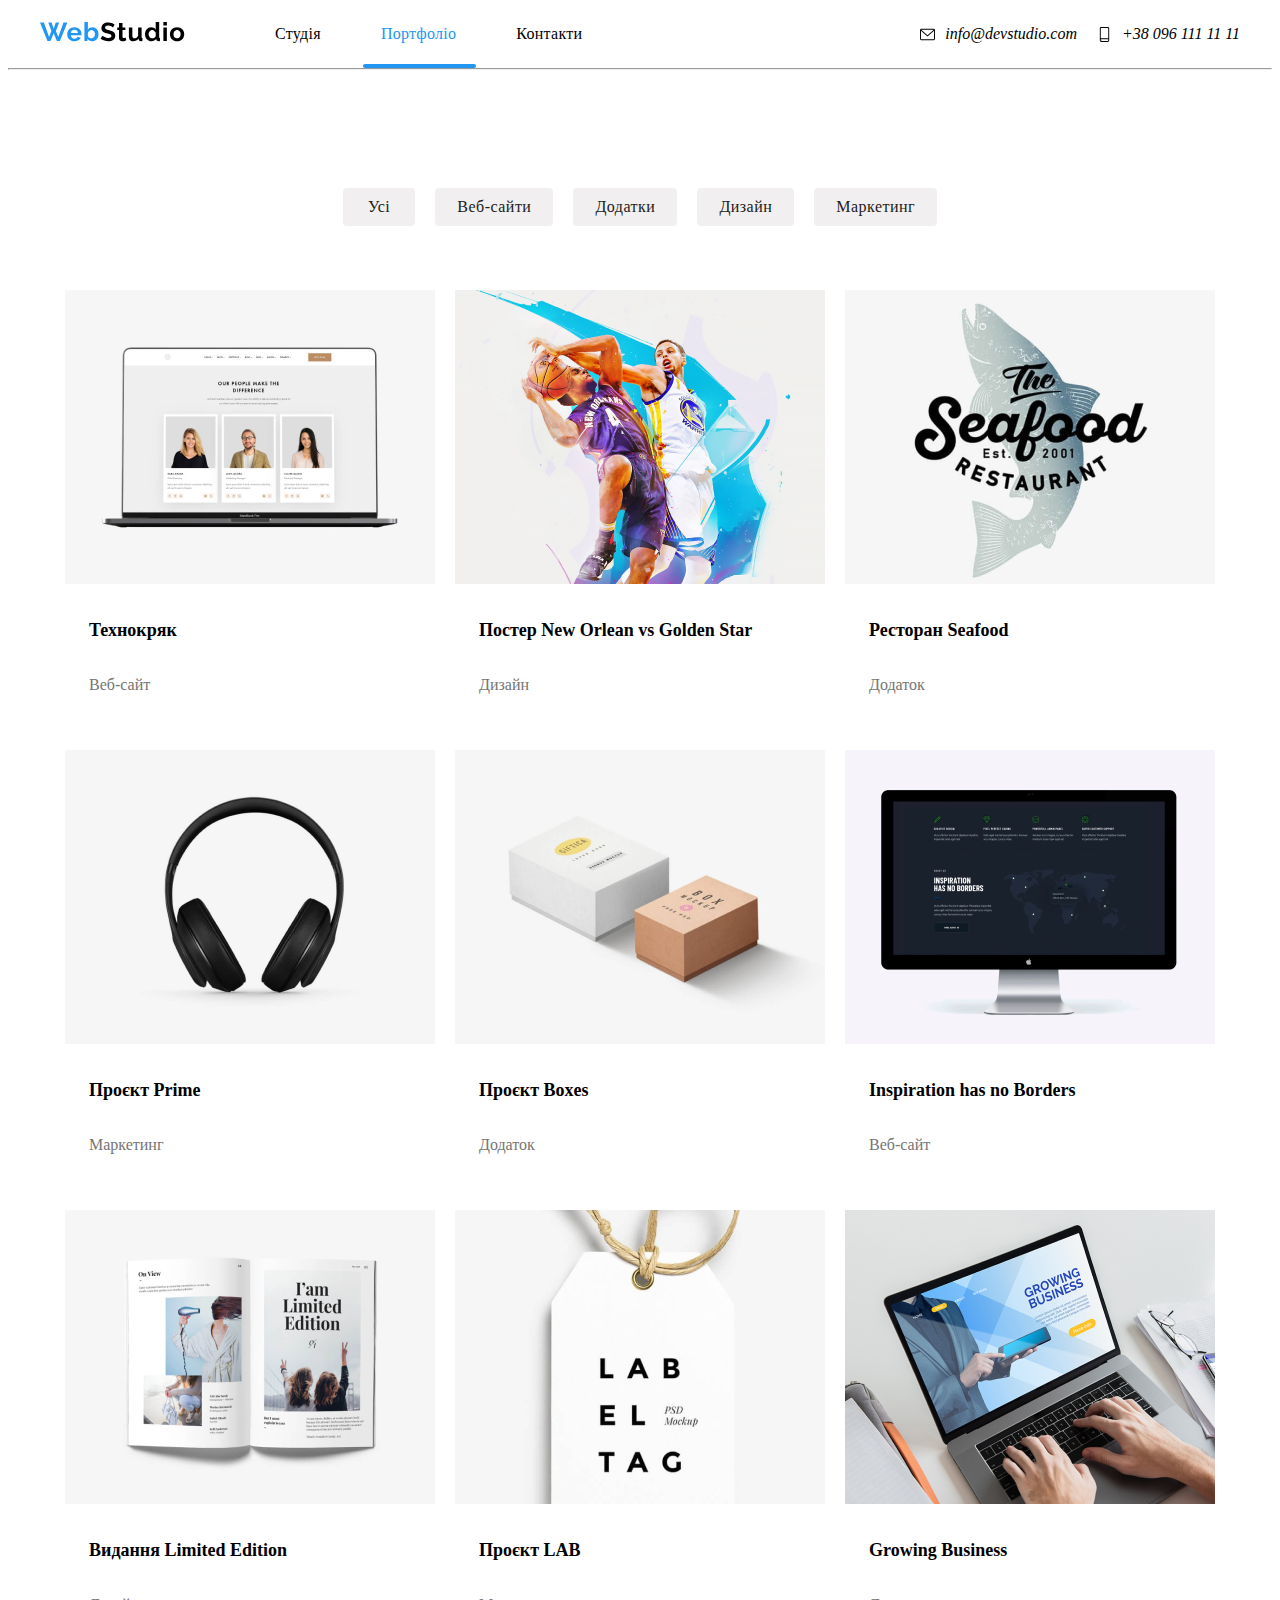
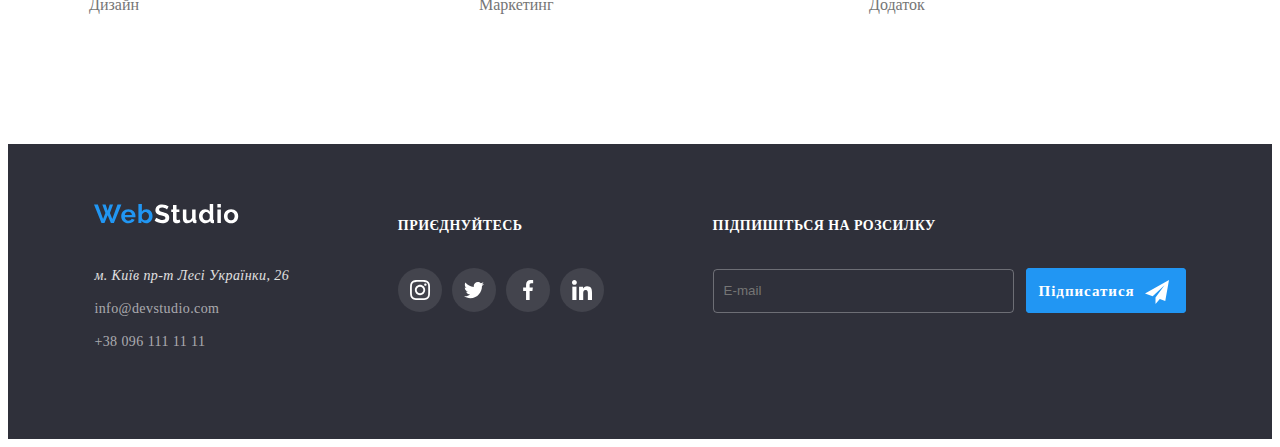
==== commit 836604c6: "you" ====
--- a/portfolio.html
+++ b/portfolio.html
@@ -81,199 +81,193 @@
                     </a>
                 </div>
                 <div class="caption">
-                    <div class="caption__block-one">
-                        <div class="product" id="website">
-                            <div class="product__photo">
-                                <img src="./src/portfolio-pages/image/chapter-one/img.png" alt="ups" class="photo1">
-                                <p class="product__photo-text">
-                                    Ресурс пропонує комплексні <br>
-                                    пропозиції з різним рівнем <br> 
-                                    функціоналу та сервісів. Все це <br>
-                                    дозволить відвідувачу отримати <br>
-                                    вичерпні відомості про компанію <br>
-                                    чи приватну особу.
-                                </p>
-                            </div>
-                            <div class="product__texts">
-                                <h1 class="product__title">
-                                    Технокряк
-                                </h1>
-                                <p class="product__text">
-                                    Веб-сайт
-                                </p>
-                            </div>
-                        </div>
-                        <div class="product">
-                            <div class="product__photo">
-                                <img src="./src/portfolio-pages/image/chapter-one/img (1).png" alt="ups" class="photo1">
-                                <p class="product__photo-text">
-                                    Ресурс пропонує комплексні <br>
-                                    пропозиції з різним рівнем <br> 
-                                    функціоналу та сервісів. Все це <br>
-                                    дозволить відвідувачу отримати <br>
-                                    вичерпні відомості про компанію <br>
-                                    чи приватну особу.
-                                </p>
-                            </div>
-                            <div class="product__texts">
-                                <h1 class="product__title">
-                                    Постер New Orlean vs Golden Star
-                                </h1>
-                                <p class="product__text">
-                                    Дизайн
-                                </p>
-                            </div>
-                        </div>
-                        <div class="product">
-                            <div class="product__photo">
-                                <img src="./src/portfolio-pages/image/chapter-one/img (2).png" alt="ups" class="photo1">
-                                <p class="product__photo-text">
-                                    Ресурс пропонує комплексні <br>
-                                    пропозиції з різним рівнем <br> 
-                                    функціоналу та сервісів. Все це <br>
-                                    дозволить відвідувачу отримати <br>
-                                    вичерпні відомості про компанію <br>
-                                    чи приватну особу.
-                                </p>
-                            </div>
-                            <div class="product__texts">
-                                <h1 class="product__title">
-                                    Ресторан Seafood
-                                </h1>
-                                <p class="product__text">
-                                    Додаток
-                                </p>
-                            </div>
-                        </div>
-                    </div>
-                    <div class="caption__block-two">
-                        <div class="product" id="marketing">
-                            <div class="product__photo">
-                                <img src="./src/portfolio-pages/image/chapter-one/img (3).png" alt="ups" class="photo1">
-                                <p class="product__photo-text">
-                                    Ресурс пропонує комплексні <br>
-                                    пропозиції з різним рівнем <br> 
-                                    функціоналу та сервісів. Все це <br>
-                                    дозволить відвідувачу отримати <br>
-                                    вичерпні відомості про компанію <br>
-                                    чи приватну особу.
-                                </p>
-                            </div>
-                            <div class="product__texts">
-                                <h1 class="product__title">
-                                    Проєкт Prime
-                                </h1>
-                                <p class="product__text">
-                                    Маркетинг
-                                </p>
-                            </div>
-                        </div>
-                        <div class="product" id="addition">
-                            <div class="product__photo">
-                                <img src="./src/portfolio-pages/image/chapter-one/img (4).png" alt="ups" class="photo1">
-                                <p class="product__photo-text">
-                                    Ресурс пропонує комплексні <br>
-                                    пропозиції з різним рівнем <br> 
-                                    функціоналу та сервісів. Все це <br>
-                                    дозволить відвідувачу отримати <br>
-                                    вичерпні відомості про компанію <br>
-                                    чи приватну особу.
-                                </p>
-                            </div>
-                            <div class="product__texts">
-                                <h1 class="product__title">
-                                    Проєкт Boxes
-                                </h1>
-                                <p class="product__text">
-                                    Додаток
-                                </p>
-                            </div>
-                        </div>
-                        <div class="product">
-                            <div class="product__photo">
-                                <img src="./src/portfolio-pages/image/chapter-one/img (5).png" alt="ups" class="photo1">
-                                <p class="product__photo-text">
-                                    Ресурс пропонує комплексні <br>
-                                    пропозиції з різним рівнем <br> 
-                                    функціоналу та сервісів. Все це <br>
-                                    дозволить відвідувачу отримати <br>
-                                    вичерпні відомості про компанію <br>
-                                    чи приватну особу.
-                                </p>
-                            </div>
-                            <div class="product__texts">
-                                <h1 class="product__title">
-                                    Inspiration has no Borders
-                                </h1>
-                                <p class="product__text">
-                                    Веб-сайт
-                                </p>
-                            </div>
-                        </div>
-                    </div>
-                    <div class="caption__block-three">
-                        <div class="product" id="design">
-                            <div class="product__photo">
-                                <img src="./src/portfolio-pages/image/chapter-one/img (6).png" alt="ups" class="photo1">
-                                <p class="product__photo-text">
-                                    Ресурс пропонує комплексні <br>
-                                    пропозиції з різним рівнем <br> 
-                                    функціоналу та сервісів. Все це <br>
-                                    дозволить відвідувачу отримати <br>
-                                    вичерпні відомості про компанію <br>
-                                    чи приватну особу.
-                                </p>
-                            </div>
-                            <div class="product__texts">
-                                <h1 class="product__title">
-                                    Видання Limited Edition
-                                </h1>
-                                <p class="product__text">
-                                    Дизайн
-                                </p>
-                            </div>
-                        </div>
-                        <div class="product">
-                            <div class="product__photo">
-                                <img src="./src/portfolio-pages/image/chapter-one/img (7).png" alt="ups" class="photo1">
-                                <p class="product__photo-text">
-                                    Ресурс пропонує комплексні <br>
-                                    пропозиції з різним рівнем <br> 
-                                    функціоналу та сервісів. Все це <br>
-                                    дозволить відвідувачу отримати <br>
-                                    вичерпні відомості про компанію <br>
-                                    чи приватну особу.
-                                </p>
-                            </div>
-                            <div class="product__texts">
-                                <h1 class="product__title">
-                                    Проєкт LAB
-                                </h1>
-                                <p class="product__text">
-                                    Маркетинг
-                                </p>
-                            </div>
-                        </div>
-                        <div class="product">
-                            <div class="product__photo">
-                                <img src="./src/portfolio-pages/image/chapter-one/img (8).png" alt="ups" class="photo1">
-                                <p class="product__photo-text">
-                                    Ресурс пропонує комплексні <br>
-                                    пропозиції з різним рівнем <br> 
-                                    функціоналу та сервісів. Все це <br>
-                                    дозволить відвідувачу отримати <br>
-                                    вичерпні відомості про компанію <br>
-                                    чи приватну особу.
-                                </p>
-                            </div>
-                            <div class="product__texts">
-                                <h1 class="product__title">
-                                    Growing Business
-                                </h1>
-                                <p class="product__text">
-                                    Додаток
-                                </p>
-                            </div>
+                    <div class="product" id="website">
+                        <div class="product__photo">
+                            <img src="./src/portfolio-pages/image/chapter-one/img.png" alt="ups" class="photo1">
+                            <p class="product__photo-text">
+                                Ресурс пропонує комплексні <br>
+                                пропозиції з різним рівнем <br> 
+                                функціоналу та сервісів. Все це <br>
+                                дозволить відвідувачу отримати <br>
+                                вичерпні відомості про компанію <br>
+                                чи приватну особу.
+                            </p>
+                        </div>
+                        <div class="product__texts">
+                            <h1 class="product__title">
+                                Технокряк
+                            </h1>
+                            <p class="product__text">
+                                Веб-сайт
+                            </p>
+                        </div>
+                    </div>
+                    <div class="product">
+                        <div class="product__photo">
+                            <img src="./src/portfolio-pages/image/chapter-one/img (1).png" alt="ups" class="photo1">
+                            <p class="product__photo-text">
+                                Ресурс пропонує комплексні <br>
+                                пропозиції з різним рівнем <br> 
+                                функціоналу та сервісів. Все це <br>
+                                дозволить відвідувачу отримати <br>
+                                вичерпні відомості про компанію <br>
+                                чи приватну особу.
+                            </p>
+                        </div>
+                        <div class="product__texts">
+                            <h1 class="product__title">
+                                Постер New Orlean vs Golden Star
+                            </h1>
+                            <p class="product__text">
+                                Дизайн
+                            </p>
+                        </div>
+                    </div>
+                    <div class="product">
+                        <div class="product__photo">
+                            <img src="./src/portfolio-pages/image/chapter-one/img (2).png" alt="ups" class="photo1">
+                            <p class="product__photo-text">
+                                Ресурс пропонує комплексні <br>
+                                пропозиції з різним рівнем <br> 
+                                функціоналу та сервісів. Все це <br>
+                                дозволить відвідувачу отримати <br>
+                                вичерпні відомості про компанію <br>
+                                чи приватну особу.
+                            </p>
+                        </div>
+                        <div class="product__texts">
+                            <h1 class="product__title">
+                                Ресторан Seafood
+                            </h1>
+                            <p class="product__text">
+                                Додаток
+                            </p>
+                        </div>
+                    </div>
+                    <div class="product" id="marketing">
+                        <div class="product__photo">
+                            <img src="./src/portfolio-pages/image/chapter-one/img (3).png" alt="ups" class="photo1">
+                            <p class="product__photo-text">
+                                Ресурс пропонує комплексні <br>
+                                пропозиції з різним рівнем <br> 
+                                функціоналу та сервісів. Все це <br>
+                                дозволить відвідувачу отримати <br>
+                                вичерпні відомості про компанію <br>
+                                чи приватну особу.
+                            </p>
+                        </div>
+                        <div class="product__texts">
+                            <h1 class="product__title">
+                                Проєкт Prime
+                            </h1>
+                            <p class="product__text">
+                                Маркетинг
+                            </p>
+                        </div>
+                    </div>
+                    <div class="product" id="addition">
+                        <div class="product__photo">
+                            <img src="./src/portfolio-pages/image/chapter-one/img (4).png" alt="ups" class="photo1">
+                            <p class="product__photo-text">
+                                Ресурс пропонує комплексні <br>
+                                пропозиції з різним рівнем <br> 
+                                функціоналу та сервісів. Все це <br>
+                                дозволить відвідувачу отримати <br>
+                                вичерпні відомості про компанію <br>
+                                чи приватну особу.
+                            </p>
+                        </div>
+                        <div class="product__texts">
+                            <h1 class="product__title">
+                                Проєкт Boxes
+                            </h1>
+                            <p class="product__text">
+                                Додаток
+                            </p>
+                        </div>
+                    </div>
+                    <div class="product">
+                        <div class="product__photo">
+                            <img src="./src/portfolio-pages/image/chapter-one/img (5).png" alt="ups" class="photo1">
+                            <p class="product__photo-text">
+                                Ресурс пропонує комплексні <br>
+                                пропозиції з різним рівнем <br> 
+                                функціоналу та сервісів. Все це <br>
+                                дозволить відвідувачу отримати <br>
+                                вичерпні відомості про компанію <br>
+                                чи приватну особу.
+                            </p>
+                        </div>
+                        <div class="product__texts">
+                            <h1 class="product__title">
+                                Inspiration has no Borders
+                            </h1>
+                            <p class="product__text">
+                                Веб-сайт
+                            </p>
+                        </div>
+                    </div>
+                    <div class="product" id="design">
+                        <div class="product__photo">
+                            <img src="./src/portfolio-pages/image/chapter-one/img (6).png" alt="ups" class="photo1">
+                            <p class="product__photo-text">
+                                Ресурс пропонує комплексні <br>
+                                пропозиції з різним рівнем <br> 
+                                функціоналу та сервісів. Все це <br>
+                                дозволить відвідувачу отримати <br>
+                                вичерпні відомості про компанію <br>
+                                чи приватну особу.
+                            </p>
+                        </div>
+                        <div class="product__texts">
+                            <h1 class="product__title">
+                                Видання Limited Edition
+                            </h1>
+                            <p class="product__text">
+                                Дизайн
+                            </p>
+                        </div>
+                    </div>
+                    <div class="product">
+                        <div class="product__photo">
+                            <img src="./src/portfolio-pages/image/chapter-one/img (7).png" alt="ups" class="photo1">
+                            <p class="product__photo-text">
+                                Ресурс пропонує комплексні <br>
+                                пропозиції з різним рівнем <br> 
+                                функціоналу та сервісів. Все це <br>
+                                дозволить відвідувачу отримати <br>
+                                вичерпні відомості про компанію <br>
+                                чи приватну особу.
+                            </p>
+                        </div>
+                        <div class="product__texts">
+                            <h1 class="product__title">
+                                Проєкт LAB
+                            </h1>
+                            <p class="product__text">
+                                Маркетинг
+                            </p>
+                        </div>
+                    </div>
+                    <div class="product">
+                        <div class="product__photo">
+                            <img src="./src/portfolio-pages/image/chapter-one/img (8).png" alt="ups" class="photo1">
+                            <p class="product__photo-text">
+                                Ресурс пропонує комплексні <br>
+                                пропозиції з різним рівнем <br> 
+                                функціоналу та сервісів. Все це <br>
+                                дозволить відвідувачу отримати <br>
+                                вичерпні відомості про компанію <br>
+                                чи приватну особу.
+                            </p>
+                        </div>
+                        <div class="product__texts">
+                            <h1 class="product__title">
+                                Growing Business
+                            </h1>
+                            <p class="product__text">
+                                Додаток
+                            </p>
                         </div>
                     </div>
                 </div>
--- a/src/portfolio-pages/css/styles.css
+++ b/src/portfolio-pages/css/styles.css
@@ -17,10 +17,9 @@
 }
 
 .header__content {
-  display: flex;
-  align-items: center;
-  gap: 124px;
+  align-items: center;
   padding: 14px 0 14px 0;
+  display: flex;
   justify-content: space-between;
 }
 
@@ -104,12 +103,11 @@
 
 @media (max-width: 768px) {
   .container {
-    width: 768px;
-    margin: 0 auto;
-    padding: 0 15px;
+    width: 740px;
   }
   .header__content {
     gap: 40px;
+    padding: 14px 0 2px 0;
   }
   .address {
     flex-wrap: wrap;
@@ -121,8 +119,7 @@
   display: flex;
   justify-content: center;
   gap: 20px;
-  padding-top: 94px;
-  padding-bottom: 48px;
+  padding: 94px 0 48px 0;
 }
 
 .page__navigation-text-one {
@@ -143,7 +140,7 @@
   background-color: #2196F3;
   box-shadow: 0px 2px 2px 0px rgba(0, 0, 0, 0.12), 0px 1px 2px 0px rgba(0, 0, 0, 0.08), 0px 3px 1px 0px rgba(0, 0, 0, 0.1);
   color: #FFF;
-  transform: scale(1.3);
+  transform: scale(1.2);
   animation: bg-color 5s infinite linear;
 }
 
@@ -165,7 +162,7 @@
   background-color: #2196F3;
   box-shadow: 0px 2px 2px 0px rgba(0, 0, 0, 0.12), 0px 1px 2px 0px rgba(0, 0, 0, 0.08), 0px 3px 1px 0px rgba(0, 0, 0, 0.1);
   color: #FFF;
-  transform: scale(1.3);
+  transform: scale(1.2);
   animation: bg-color 5s infinite linear;
 }
 
@@ -187,7 +184,7 @@
   background-color: #2196F3;
   box-shadow: 0px 2px 2px 0px rgba(0, 0, 0, 0.12), 0px 1px 2px 0px rgba(0, 0, 0, 0.08), 0px 3px 1px 0px rgba(0, 0, 0, 0.1);
   color: #FFF;
-  transform: scale(1.3);
+  transform: scale(1.2);
   animation: bg-color 5s infinite linear;
 }
 
@@ -209,7 +206,7 @@
   background-color: #2196F3;
   box-shadow: 0px 2px 2px 0px rgba(0, 0, 0, 0.12), 0px 1px 2px 0px rgba(0, 0, 0, 0.08), 0px 3px 1px 0px rgba(0, 0, 0, 0.1);
   color: #FFF;
-  transform: scale(1.3);
+  transform: scale(1.2);
   animation: bg-color 5s infinite linear;
 }
 
@@ -231,7 +228,7 @@
   background-color: #2196F3;
   box-shadow: 0px 2px 2px 0px rgba(0, 0, 0, 0.12), 0px 1px 2px 0px rgba(0, 0, 0, 0.08), 0px 3px 1px 0px rgba(0, 0, 0, 0.1);
   color: #FFF;
-  transform: scale(1.3);
+  transform: scale(1.2);
   animation: bg-color 5s infinite linear;
 }
 
@@ -283,19 +280,11 @@
   transform: translateX(-50%) translateY(-100%);
 }
 
-.caption__block-two, .caption__block-one {
+.caption {
+  flex-wrap: wrap;
   display: flex;
   justify-content: center;
-  -moz-column-gap: 30px;
-       column-gap: 30px;
-  margin-bottom: 30px;
-}
-
-.caption__block-three {
-  display: flex;
-  justify-content: center;
-  -moz-column-gap: 30px;
-       column-gap: 30px;
+  gap: 20px;
 }
 
 .product {
@@ -317,42 +306,28 @@
 .product__text {
   font-size: 16px;
   color: #757575;
-  padding-top: 19px;
-  padding-bottom: 20px;
+  padding: 19px 0 20px 0;
 }
 
 .product__texts {
-  padding-left: 24px;
-  padding-top: 20px;
+  padding: 20px 0 0 24px;
 }
 
 @media (max-width: 768px) {
-  .container {
-    width: 768px;
-    margin: 0 auto;
-    padding: 0 15px;
-  }
-  .caption__block-one {
-    flex-wrap: wrap;
-  }
-  .caption__block-two {
-    flex-wrap: wrap;
-  }
-  .caption__block-three {
-    flex-wrap: wrap;
+  .caption {
+    justify-content: flex-start;
   }
   .photo1 {
-    width: 354px;
-    height: 294px;
+    width: 334px;
+    height: 274px;
   }
 }
 .footer {
   display: block;
   background-color: #2F303A;
   width: 100%;
-  margin-top: 94px;
-  padding-top: 60px;
-  padding-bottom: 60px;
+  margin: 94px 0 0 0;
+  padding: 60px 0 60px 0;
 }
 
 .footer__content {
@@ -361,7 +336,7 @@
 }
 
 .svg-footer {
-  padding-bottom: 20px;
+  padding: 0 0 20px 0;
 }
 
 .menu {
@@ -369,7 +344,7 @@
 }
 
 .menu__item {
-  padding-bottom: 9px;
+  padding: 0 0 9px 0;
   transition: transform 0.3s linear;
 }
 .menu__item:hover {
@@ -413,7 +388,7 @@
   line-height: normal;
   letter-spacing: 0.42px;
   text-transform: uppercase;
-  padding-bottom: 20px;
+  padding: 0 0 20px 0;
 }
 
 .icons {
@@ -456,7 +431,7 @@
   line-height: normal;
   letter-spacing: 0.42px;
   text-transform: uppercase;
-  padding-bottom: 20px;
+  padding: 0 0 20px 0;
 }
 
 .newsletter {
@@ -471,8 +446,9 @@
   background-color: transparent;
   border: 1px solid rgba(255, 255, 255, 0.3);
   border-radius: 4px;
-  padding-left: 10px;
+  padding: 0 0 0 10px;
   outline: none;
+  color: white;
   transition: transform 0.3s linear;
 }
 .newsletter__form:hover {
@@ -557,21 +533,15 @@
   font-weight: 700;
   line-height: 30px;
   letter-spacing: 0.96px;
-  padding-left: 7px;
+  padding: 0 0 0 7px;
 }
 
 .newsletter__button-icon {
-  padding-left: 10px;
-  padding-top: 2px;
+  padding: 2px 0 0 10px;
   cursor: pointer;
 }
 
 @media (max-width: 768px) {
-  .container {
-    width: 768px;
-    margin: 0 auto;
-    padding: 0 15px;
-  }
   .footer__content {
     flex-wrap: wrap;
   }
